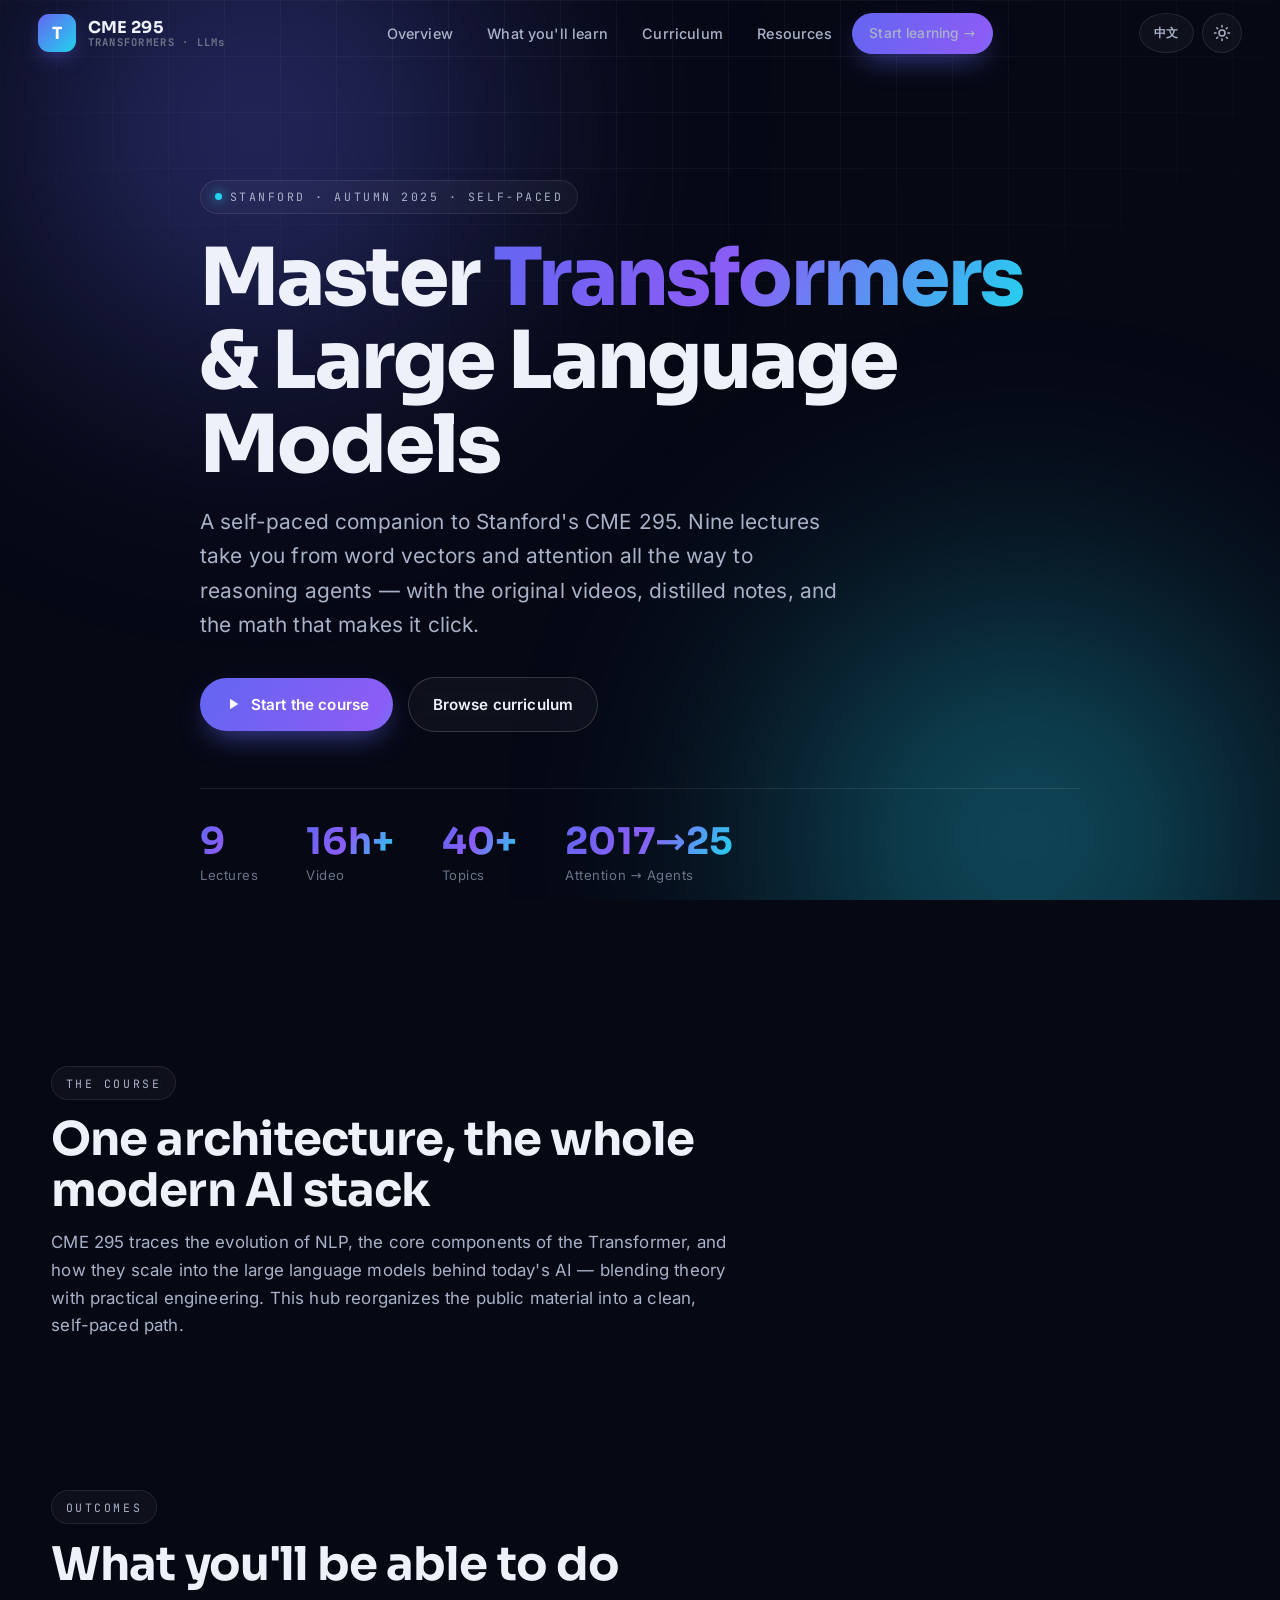
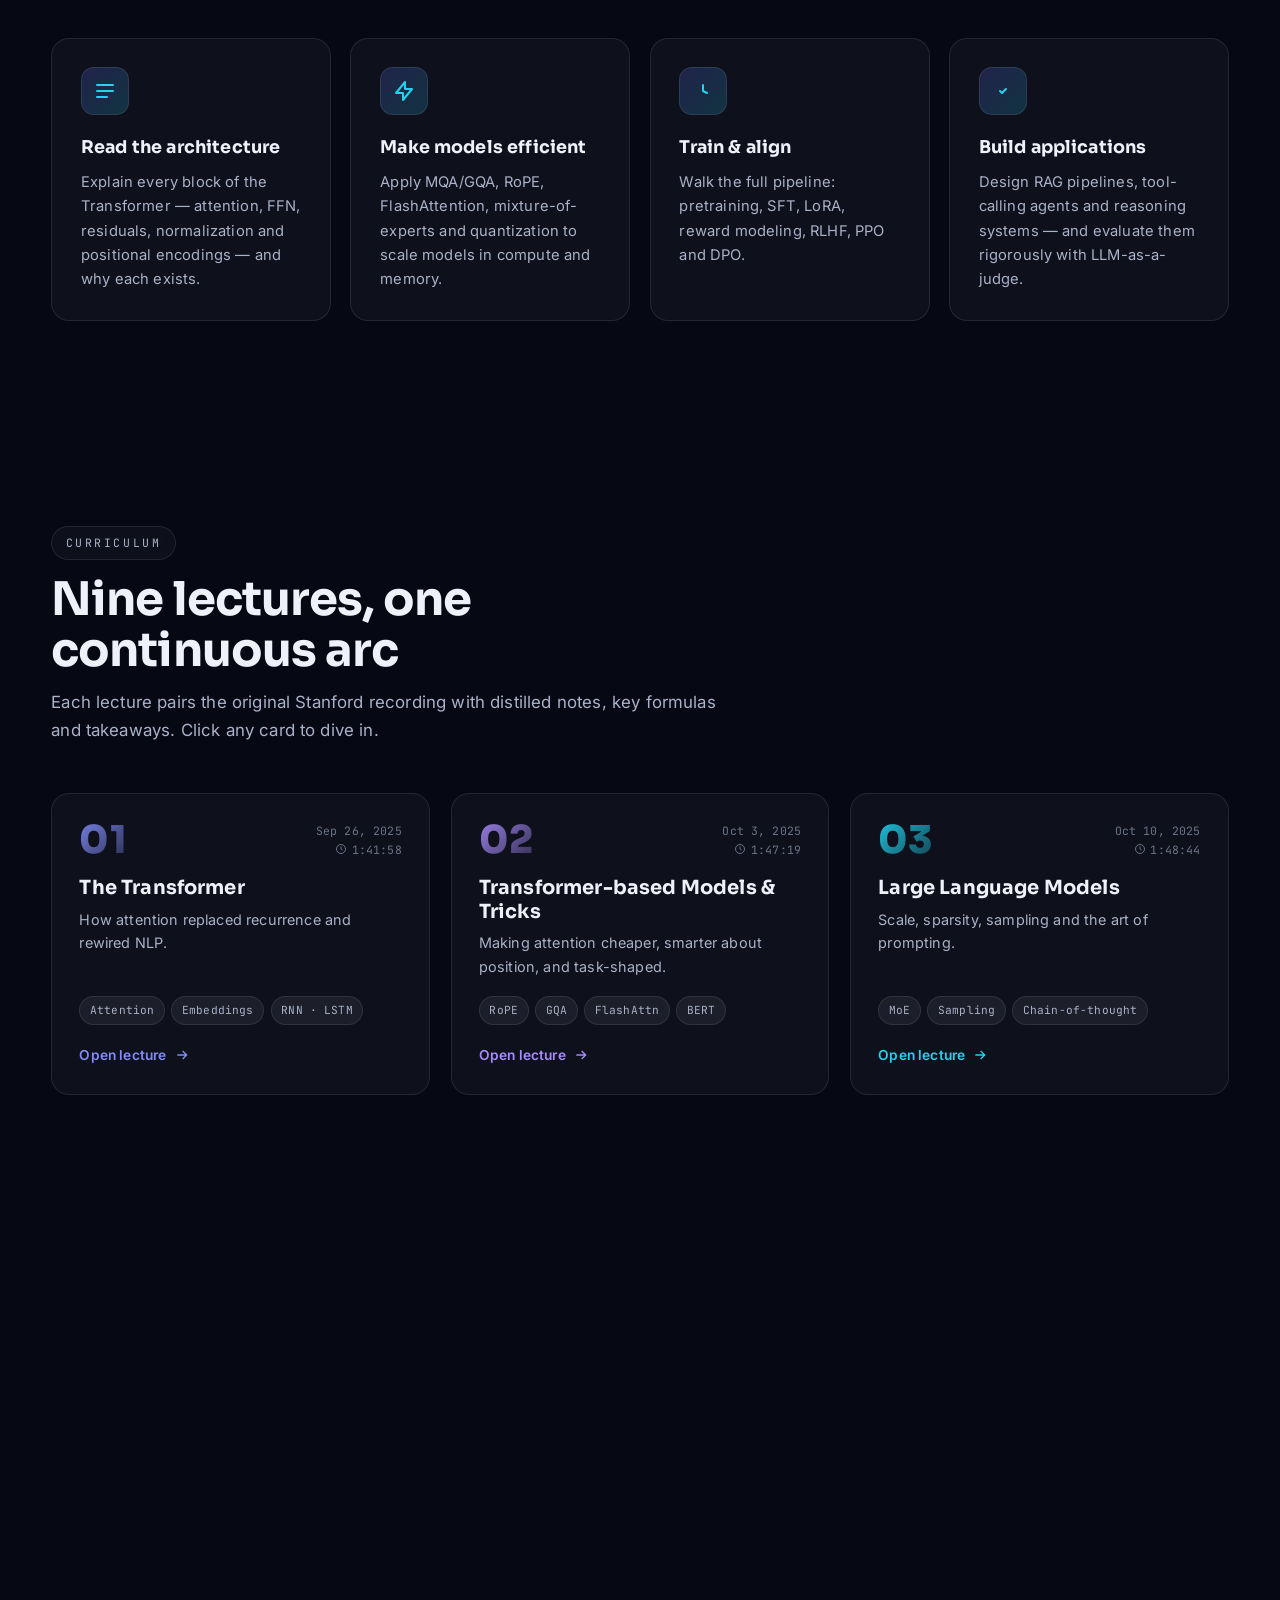
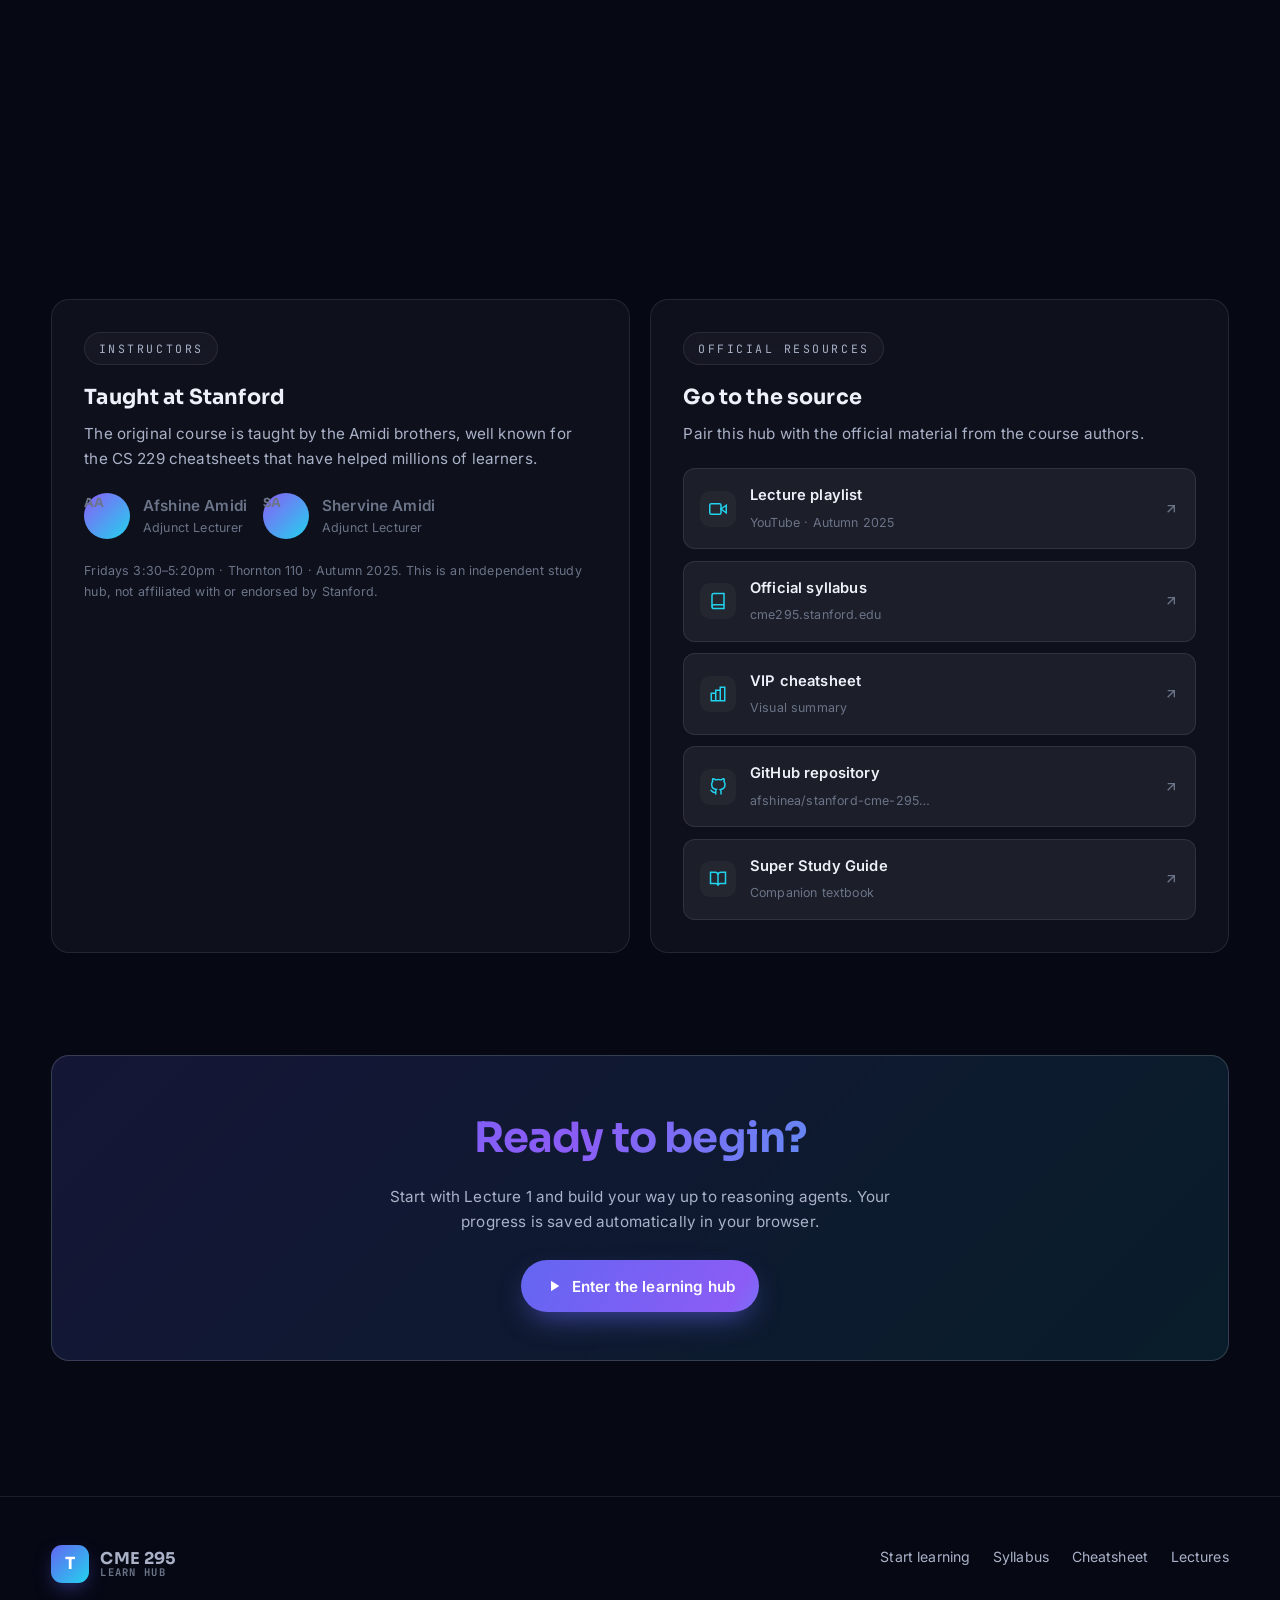
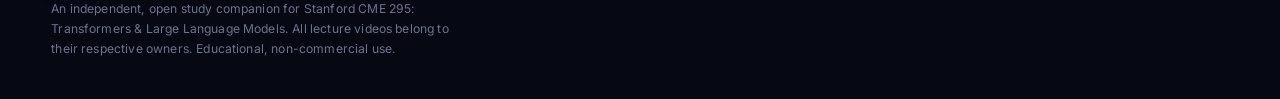
==== index.html @ 52623a6a "Build CME 295 Transformers & LLMs learning site A self-paced, bilingual (EN/中文) learning hub for Sta" ====
<!DOCTYPE html>
<html lang="en" data-theme="dark">
<head>
  <meta charset="UTF-8" />
  <meta name="viewport" content="width=device-width, initial-scale=1.0" />
  <title>CME 295 · Transformers & Large Language Models — Learn Hub</title>
  <meta name="description" content="A beautifully designed, self-paced learning hub for Stanford's CME 295: Transformers & Large Language Models. Nine lectures from attention to reasoning agents, with videos, notes, and formulas." />
  <meta name="author" content="Built for learners of Stanford CME 295" />
  <meta name="theme-color" content="#060814" />

  <!-- Open Graph -->
  <meta property="og:type" content="website" />
  <meta property="og:title" content="CME 295 · Transformers & Large Language Models — Learn Hub" />
  <meta property="og:description" content="Self-paced learning hub for Stanford CME 295 — attention, LLMs, training, alignment, reasoning, agents & evaluation." />

  <link rel="icon" href="data:image/svg+xml,<svg xmlns='http://www.w3.org/2000/svg' viewBox='0 0 100 100'><rect width='100' height='100' rx='24' fill='%236366f1'/><text x='50' y='70' font-size='58' text-anchor='middle' fill='white' font-family='sans-serif' font-weight='bold'>T</text></svg>" />

  <!-- Self-hosted fonts + styles -->
  <link rel="stylesheet" href="css/fonts.css" />
  <link rel="stylesheet" href="css/main.css" />
</head>
<body>
  <div class="bg-aurora"></div>
  <div class="bg-grid"></div>

  <!-- ============ NAV ============ -->
  <header class="nav" id="nav">
    <div class="container">
      <a class="brand" href="index.html" aria-label="CME 295 home">
        <span class="brand-logo">T</span>
        <span class="brand-text"><b>CME&nbsp;295</b><span>TRANSFORMERS · LLMs</span></span>
      </a>
      <nav class="nav-links" id="navLinks">
        <a href="#about" data-en="Overview" data-zh="概览">Overview</a>
        <a href="#learn" data-en="What you'll learn" data-zh="你将学到">What you'll learn</a>
        <a href="#curriculum" data-en="Curriculum" data-zh="课程大纲">Curriculum</a>
        <a href="#resources" data-en="Resources" data-zh="资源">Resources</a>
        <a class="btn btn-primary" href="learn.html" style="padding:.55rem 1.1rem;font-size:.86rem;" data-en="Start learning →" data-zh="开始学习 →">Start learning →</a>
      </nav>
      <div style="display:flex;gap:.5rem;align-items:center;margin-left:auto;" id="navTools">
        <button class="icon-btn lang-btn" id="langBtn" title="Switch language" aria-label="Switch language">中文</button>
        <button class="icon-btn" id="themeBtn" title="Toggle theme" aria-label="Toggle theme"></button>
        <button class="icon-btn nav-toggle" id="navToggle" aria-label="Menu">
          <svg viewBox="0 0 24 24" fill="none" stroke="currentColor" stroke-width="2"><path d="M3 12h18M3 6h18M3 18h18"/></svg>
        </button>
      </div>
    </div>
  </header>

  <!-- ============ HERO ============ -->
  <section class="hero">
    <div class="container hero-inner">
      <span class="eyebrow reveal"><span class="dot"></span> STANFORD · AUTUMN 2025 · SELF-PACED</span>
      <h1 class="reveal d1">
        <span data-en="Master" data-zh="掌握">Master</span>
        <span class="gradient-text">Transformers</span>
        <span data-en="&amp; Large Language Models" data-zh="与大语言模型">&amp; Large Language Models</span>
      </h1>
      <p class="lede reveal d2" data-en="A self-paced companion to Stanford's CME 295. Nine lectures take you from word vectors and attention all the way to reasoning agents — with the original videos, distilled notes, and the math that makes it click."
         data-zh="斯坦福 CME 295 的自学伴侣。九讲带你从词向量与注意力,一路走到推理智能体 —— 配有原始视频、精炼笔记,以及让你豁然开朗的数学推导。">
        A self-paced companion to Stanford's CME 295. Nine lectures take you from word vectors and attention all the way to reasoning agents — with the original videos, distilled notes, and the math that makes it click.
      </p>
      <div class="hero-cta reveal d3">
        <a class="btn btn-primary" href="learn.html">
          <svg viewBox="0 0 24 24" fill="currentColor"><path d="M8 5v14l11-7z"/></svg>
          <span data-en="Start the course" data-zh="开始这门课">Start the course</span>
        </a>
        <a class="btn btn-ghost" href="#curriculum">
          <span data-en="Browse curriculum" data-zh="浏览大纲">Browse curriculum</span>
        </a>
      </div>
      <div class="hero-stats reveal d3">
        <div class="stat"><b class="gradient-text">9</b><span data-en="Lectures" data-zh="讲">Lectures</span></div>
        <div class="stat"><b class="gradient-text">16h+</b><span data-en="Video" data-zh="视频时长">Video</span></div>
        <div class="stat"><b class="gradient-text">40+</b><span data-en="Topics" data-zh="核心主题">Topics</span></div>
        <div class="stat"><b class="gradient-text">2017→25</b><span data-en="Attention → Agents" data-zh="从注意力到智能体">Attention → Agents</span></div>
      </div>
    </div>
  </section>

  <!-- ============ ABOUT ============ -->
  <section class="section" id="about">
    <div class="container">
      <div class="section-head reveal">
        <span class="eyebrow" data-en="THE COURSE" data-zh="关于课程">THE COURSE</span>
        <h2 data-en="One architecture, the whole modern AI stack" data-zh="一个架构,撑起整个现代 AI 栈">One architecture, the whole modern AI stack</h2>
        <p data-en="CME 295 traces the evolution of NLP, the core components of the Transformer, and how they scale into the large language models behind today's AI — blending theory with practical engineering. This hub reorganizes the public material into a clean, self-paced path."
           data-zh="CME 295 梳理 NLP 的演进、Transformer 的核心组件,以及它们如何扩展为支撑当今 AI 的大语言模型 —— 理论与工程实践并重。本站把公开材料重新整理成一条清晰的自学路径。">
          CME 295 traces the evolution of NLP, the core components of the Transformer, and how they scale into the large language models behind today's AI — blending theory with practical engineering. This hub reorganizes the public material into a clean, self-paced path.
        </p>
      </div>
    </div>
  </section>

  <!-- ============ OUTCOMES ============ -->
  <section class="section" id="learn" style="padding-top:0;">
    <div class="container">
      <div class="section-head reveal">
        <span class="eyebrow" data-en="OUTCOMES" data-zh="学习成果">OUTCOMES</span>
        <h2 data-en="What you'll be able to do" data-zh="学完之后你能做什么">What you'll be able to do</h2>
      </div>
      <div class="outcomes-grid" id="outcomesGrid"><!-- rendered by JS --></div>
    </div>
  </section>

  <!-- ============ CURRICULUM ============ -->
  <section class="section" id="curriculum">
    <div class="container">
      <div class="section-head reveal">
        <span class="eyebrow" data-en="CURRICULUM" data-zh="课程大纲">CURRICULUM</span>
        <h2 data-en="Nine lectures, one continuous arc" data-zh="九讲,一条连续的主线">Nine lectures, one continuous arc</h2>
        <p data-en="Each lecture pairs the original Stanford recording with distilled notes, key formulas and takeaways. Click any card to dive in."
           data-zh="每一讲都配有斯坦福原始录像、精炼笔记、关键公式与要点总结。点击任意卡片即可进入。">
          Each lecture pairs the original Stanford recording with distilled notes, key formulas and takeaways. Click any card to dive in.
        </p>
      </div>
      <div class="lectures-grid" id="lecturesGrid"><!-- rendered by JS --></div>
    </div>
  </section>

  <!-- ============ INSTRUCTORS + RESOURCES ============ -->
  <section class="section" id="resources">
    <div class="container">
      <div class="split">
        <div class="panel reveal">
          <span class="eyebrow" data-en="INSTRUCTORS" data-zh="授课教师">INSTRUCTORS</span>
          <h3 style="margin-top:.9rem;" data-en="Taught at Stanford" data-zh="斯坦福授课">Taught at Stanford</h3>
          <p data-en="The original course is taught by the Amidi brothers, well known for the CS 229 cheatsheets that have helped millions of learners."
             data-zh="原课程由 Amidi 兄弟讲授,他们因 CS 229 速查表而广为人知,帮助了数百万学习者。">
            The original course is taught by the Amidi brothers, well known for the CS 229 cheatsheets that have helped millions of learners.
          </p>
          <div class="people">
            <div class="person"><span class="avatar">AA</span><span><b>Afshine Amidi</b><span>Adjunct Lecturer</span></span></div>
            <div class="person"><span class="avatar">SA</span><span><b>Shervine Amidi</b><span>Adjunct Lecturer</span></span></div>
          </div>
          <p class="disc" style="margin-top:1.4rem;font-size:.78rem;color:var(--text-faint);"
             data-en="Fridays 3:30–5:20pm · Thornton 110 · Autumn 2025. This is an independent study hub, not affiliated with or endorsed by Stanford."
             data-zh="周五 15:30–17:20 · Thornton 110 · 2025 秋季。本站为独立自学站点,与斯坦福无隶属或背书关系。">
            Fridays 3:30–5:20pm · Thornton 110 · Autumn 2025. This is an independent study hub, not affiliated with or endorsed by Stanford.
          </p>
        </div>

        <div class="panel reveal d1">
          <span class="eyebrow" data-en="OFFICIAL RESOURCES" data-zh="官方资源">OFFICIAL RESOURCES</span>
          <h3 style="margin-top:.9rem;" data-en="Go to the source" data-zh="回到原始材料">Go to the source</h3>
          <p data-en="Pair this hub with the official material from the course authors." data-zh="把本站与课程作者的官方材料搭配使用。">Pair this hub with the official material from the course authors.</p>
          <div class="res-list" id="resList"><!-- rendered by JS --></div>
        </div>
      </div>
    </div>
  </section>

  <!-- ============ CTA STRIP ============ -->
  <section class="section" style="padding-top:0;">
    <div class="container">
      <div class="panel reveal" style="text-align:center;padding:3rem 1.5rem;background:linear-gradient(135deg,rgba(99,102,241,.16),rgba(34,211,238,.1));border-color:var(--border-strong);">
        <h2 class="gradient-text" style="font-family:var(--font-display);font-size:clamp(1.7rem,4vw,2.6rem);letter-spacing:-.02em;margin-bottom:.7rem;" data-en="Ready to begin?" data-zh="准备好开始了吗?">Ready to begin?</h2>
        <p style="color:var(--text-dim);max-width:520px;margin:0 auto 1.6rem;" data-en="Start with Lecture 1 and build your way up to reasoning agents. Your progress is saved automatically in your browser."
           data-zh="从第 1 讲开始,一路构建到推理智能体。你的学习进度会自动保存在浏览器中。">
          Start with Lecture 1 and build your way up to reasoning agents. Your progress is saved automatically in your browser.
        </p>
        <a class="btn btn-primary" href="learn.html">
          <svg viewBox="0 0 24 24" fill="currentColor"><path d="M8 5v14l11-7z"/></svg>
          <span data-en="Enter the learning hub" data-zh="进入学习中心">Enter the learning hub</span>
        </a>
      </div>
    </div>
  </section>

  <!-- ============ FOOTER ============ -->
  <footer class="footer">
    <div class="container">
      <div>
        <a class="brand" href="index.html" style="margin-bottom:1rem;">
          <span class="brand-logo">T</span>
          <span class="brand-text"><b>CME&nbsp;295</b><span>LEARN HUB</span></span>
        </a>
        <p class="disc" data-en="An independent, open study companion for Stanford CME 295: Transformers & Large Language Models. All lecture videos belong to their respective owners. Educational, non-commercial use."
           data-zh="斯坦福 CME 295《Transformer 与大语言模型》的独立开放自学伴侣。所有讲座视频归各自所有者所有,仅作教育与非商业用途。">
          An independent, open study companion for Stanford CME 295: Transformers & Large Language Models. All lecture videos belong to their respective owners. Educational, non-commercial use.
        </p>
      </div>
      <div class="foot-links">
        <a href="learn.html" data-en="Start learning" data-zh="开始学习">Start learning</a>
        <a href="https://cme295.stanford.edu/syllabus/" target="_blank" rel="noopener">Syllabus</a>
        <a href="https://cme295.stanford.edu/cheatsheet/" target="_blank" rel="noopener">Cheatsheet</a>
        <a href="https://www.youtube.com/playlist?list=PLoROMvodv4rOCXd21gf0CF4xr35yINeOy" target="_blank" rel="noopener">Lectures</a>
      </div>
    </div>
  </footer>

  <script src="js/data.js"></script>
  <script src="js/common.js"></script>
  <script src="js/main.js"></script>
</body>
</html>
---- css/fonts.css ----
/* Self-hosted fonts (latin subset) — no external CDN dependency.
   Sora = display/headings · Inter = body · JetBrains Mono = code/labels. */

@font-face { font-family: "Sora"; font-style: normal; font-weight: 400; font-display: swap; src: url("../vendor/fonts/sora-latin-400-normal.woff2") format("woff2"); }
@font-face { font-family: "Sora"; font-style: normal; font-weight: 500; font-display: swap; src: url("../vendor/fonts/sora-latin-500-normal.woff2") format("woff2"); }
@font-face { font-family: "Sora"; font-style: normal; font-weight: 600; font-display: swap; src: url("../vendor/fonts/sora-latin-600-normal.woff2") format("woff2"); }
@font-face { font-family: "Sora"; font-style: normal; font-weight: 700; font-display: swap; src: url("../vendor/fonts/sora-latin-700-normal.woff2") format("woff2"); }
@font-face { font-family: "Sora"; font-style: normal; font-weight: 800; font-display: swap; src: url("../vendor/fonts/sora-latin-800-normal.woff2") format("woff2"); }

@font-face { font-family: "Inter"; font-style: normal; font-weight: 400; font-display: swap; src: url("../vendor/fonts/inter-latin-400-normal.woff2") format("woff2"); }
@font-face { font-family: "Inter"; font-style: normal; font-weight: 500; font-display: swap; src: url("../vendor/fonts/inter-latin-500-normal.woff2") format("woff2"); }
@font-face { font-family: "Inter"; font-style: normal; font-weight: 600; font-display: swap; src: url("../vendor/fonts/inter-latin-600-normal.woff2") format("woff2"); }

@font-face { font-family: "JetBrains Mono"; font-style: normal; font-weight: 400; font-display: swap; src: url("../vendor/fonts/jetbrains-mono-latin-400-normal.woff2") format("woff2"); }
@font-face { font-family: "JetBrains Mono"; font-style: normal; font-weight: 600; font-display: swap; src: url("../vendor/fonts/jetbrains-mono-latin-600-normal.woff2") format("woff2"); }
@font-face { font-family: "JetBrains Mono"; font-style: normal; font-weight: 700; font-display: swap; src: url("../vendor/fonts/jetbrains-mono-latin-700-normal.woff2") format("woff2"); }
---- css/main.css ----
/* =============================================================================
   CME 295 · Transformers & LLMs — Learning Site
   Design system + components. Dark-first, with a light theme via [data-theme].
   ========================================================================== */

/* ---------- Design tokens ---------- */
:root {
  /* Brand gradient */
  --grad-1: #6366f1; /* indigo  */
  --grad-2: #8b5cf6; /* violet  */
  --grad-3: #22d3ee; /* cyan    */
  --grad-warm: #f472b6; /* pink accent */
  --cardinal: #b3242b; /* Stanford cardinal */

  /* Dark theme (default) */
  --bg: #060814;
  --bg-2: #0a0e1f;
  --surface: rgba(255, 255, 255, 0.035);
  --surface-2: rgba(255, 255, 255, 0.06);
  --surface-solid: #11152a;
  --border: rgba(255, 255, 255, 0.09);
  --border-strong: rgba(255, 255, 255, 0.16);
  --text: #eef1f9;
  --text-dim: #aab2c8;
  --text-faint: #6b7488;
  --shadow: 0 24px 60px -20px rgba(0, 0, 0, 0.7);
  --glow: 0 0 0 1px rgba(139, 92, 246, 0.25), 0 18px 50px -16px rgba(99, 102, 241, 0.45);

  /* Type */
  --font-display: "Sora", "Inter", system-ui, -apple-system, sans-serif;
  --font-body: "Inter", system-ui, -apple-system, "Segoe UI", sans-serif;
  --font-mono: "JetBrains Mono", "SFMono-Regular", ui-monospace, monospace;

  /* Layout */
  --maxw: 1180px;
  --radius: 18px;
  --radius-sm: 12px;
  --radius-lg: 28px;
  --nav-h: 68px;
  --ease: cubic-bezier(0.22, 1, 0.36, 1);
}

[data-theme="light"] {
  --bg: #f7f8fc;
  --bg-2: #eef1f9;
  --surface: rgba(20, 24, 48, 0.025);
  --surface-2: rgba(20, 24, 48, 0.05);
  --surface-solid: #ffffff;
  --border: rgba(15, 20, 45, 0.1);
  --border-strong: rgba(15, 20, 45, 0.18);
  --text: #0e1430;
  --text-dim: #4a5374;
  --text-faint: #8089a3;
  --shadow: 0 24px 50px -24px rgba(30, 30, 80, 0.25);
  --glow: 0 0 0 1px rgba(139, 92, 246, 0.2), 0 18px 44px -18px rgba(99, 102, 241, 0.3);
}

/* ---------- Reset ---------- */
*,
*::before,
*::after { box-sizing: border-box; }
* { margin: 0; }
html { scroll-behavior: smooth; -webkit-text-size-adjust: 100%; }
html:focus-within { scroll-behavior: smooth; }

body {
  font-family: var(--font-body);
  background: var(--bg);
  color: var(--text);
  line-height: 1.65;
  font-size: 16px;
  letter-spacing: 0.01em;
  -webkit-font-smoothing: antialiased;
  text-rendering: optimizeLegibility;
  overflow-x: hidden;
  min-height: 100vh;
  transition: background 0.5s var(--ease), color 0.3s var(--ease);
}

img,
svg { display: block; max-width: 100%; }
a { color: inherit; text-decoration: none; }
button { font: inherit; cursor: pointer; border: none; background: none; color: inherit; }
ul { list-style: none; padding: 0; }

::selection { background: rgba(139, 92, 246, 0.35); color: #fff; }

/* ---------- Ambient background ---------- */
.bg-aurora {
  position: fixed;
  inset: 0;
  z-index: -2;
  overflow: hidden;
  pointer-events: none;
}
.bg-aurora::before,
.bg-aurora::after {
  content: "";
  position: absolute;
  width: 60vw;
  height: 60vw;
  border-radius: 50%;
  filter: blur(120px);
  opacity: 0.5;
  will-change: transform;
}
.bg-aurora::before {
  top: -20vw;
  left: -10vw;
  background: radial-gradient(circle, var(--grad-1), transparent 65%);
  animation: drift1 22s ease-in-out infinite alternate;
}
.bg-aurora::after {
  bottom: -25vw;
  right: -10vw;
  background: radial-gradient(circle, var(--grad-3), transparent 65%);
  animation: drift2 26s ease-in-out infinite alternate;
}
[data-theme="light"] .bg-aurora::before,
[data-theme="light"] .bg-aurora::after { opacity: 0.28; }

.bg-grid {
  position: fixed;
  inset: 0;
  z-index: -1;
  pointer-events: none;
  background-image:
    linear-gradient(to right, var(--border) 1px, transparent 1px),
    linear-gradient(to bottom, var(--border) 1px, transparent 1px);
  background-size: 56px 56px;
  -webkit-mask-image: radial-gradient(ellipse 80% 60% at 50% 0%, #000 25%, transparent 80%);
  mask-image: radial-gradient(ellipse 80% 60% at 50% 0%, #000 25%, transparent 80%);
  opacity: 0.5;
}

@keyframes drift1 {
  to { transform: translate(12vw, 10vh) scale(1.15); }
}
@keyframes drift2 {
  to { transform: translate(-10vw, -8vh) scale(1.2); }
}

/* ---------- Utilities ---------- */
.container { width: min(var(--maxw), 92vw); margin-inline: auto; }
.gradient-text {
  background: linear-gradient(120deg, var(--grad-1), var(--grad-2) 45%, var(--grad-3));
  -webkit-background-clip: text;
  background-clip: text;
  color: transparent;
}
.eyebrow {
  display: inline-flex;
  align-items: center;
  gap: 0.5rem;
  font-family: var(--font-mono);
  font-size: 0.72rem;
  letter-spacing: 0.22em;
  text-transform: uppercase;
  color: var(--text-dim);
  padding: 0.4rem 0.85rem;
  border: 1px solid var(--border);
  border-radius: 100px;
  background: var(--surface);
  backdrop-filter: blur(8px);
}
.eyebrow .dot {
  width: 7px; height: 7px; border-radius: 50%;
  background: var(--grad-3);
  box-shadow: 0 0 12px var(--grad-3);
  animation: pulse 2.4s ease-in-out infinite;
}
@keyframes pulse { 50% { opacity: 0.35; transform: scale(0.8); } }

/* ---------- Buttons ---------- */
.btn {
  display: inline-flex;
  align-items: center;
  gap: 0.55rem;
  padding: 0.85rem 1.5rem;
  border-radius: 100px;
  font-weight: 600;
  font-size: 0.95rem;
  letter-spacing: 0.01em;
  transition: transform 0.25s var(--ease), box-shadow 0.25s var(--ease), background 0.25s var(--ease);
  white-space: nowrap;
}
.btn svg { width: 18px; height: 18px; }
.btn-primary {
  background: linear-gradient(120deg, var(--grad-1), var(--grad-2) 55%, var(--grad-3));
  color: #fff;
  box-shadow: 0 12px 30px -10px rgba(99, 102, 241, 0.7);
  background-size: 160% 160%;
}
.btn-primary:hover {
  transform: translateY(-2px);
  box-shadow: 0 18px 40px -10px rgba(139, 92, 246, 0.8);
  background-position: 100% 0;
}
.btn-ghost {
  background: var(--surface);
  border: 1px solid var(--border-strong);
  color: var(--text);
  backdrop-filter: blur(10px);
}
.btn-ghost:hover { transform: translateY(-2px); background: var(--surface-2); border-color: var(--grad-2); }

/* ---------- Navbar ---------- */
.nav {
  position: sticky;
  top: 0;
  z-index: 100;
  height: var(--nav-h);
  display: flex;
  align-items: center;
  transition: background 0.3s var(--ease), border-color 0.3s var(--ease), backdrop-filter 0.3s;
  border-bottom: 1px solid transparent;
}
.nav.scrolled {
  background: color-mix(in srgb, var(--bg) 72%, transparent);
  backdrop-filter: blur(18px) saturate(150%);
  border-bottom-color: var(--border);
}
.nav .container { display: flex; align-items: center; gap: 1.5rem; width: min(1280px, 94vw); }
.brand { display: flex; align-items: center; gap: 0.7rem; font-family: var(--font-display); font-weight: 700; }
.brand-logo {
  width: 38px; height: 38px;
  border-radius: 11px;
  display: grid; place-items: center;
  background: linear-gradient(135deg, var(--grad-1), var(--grad-3));
  color: #fff;
  font-size: 1.05rem;
  box-shadow: 0 8px 22px -8px rgba(99, 102, 241, 0.8);
  flex: none;
}
.brand-text { display: flex; flex-direction: column; line-height: 1.05; }
.brand-text b { font-size: 1.02rem; letter-spacing: 0.02em; }
.brand-text span { font-size: 0.66rem; color: var(--text-faint); font-family: var(--font-mono); letter-spacing: 0.12em; }
.nav-links { display: flex; gap: 0.35rem; margin-left: auto; align-items: center; }
.nav-links a {
  padding: 0.5rem 0.9rem;
  border-radius: 100px;
  font-size: 0.9rem;
  color: var(--text-dim);
  font-weight: 500;
  transition: color 0.2s, background 0.2s;
}
.nav-links a:hover { color: var(--text); background: var(--surface); }
.icon-btn {
  width: 40px; height: 40px;
  border-radius: 50%;
  display: grid; place-items: center;
  background: var(--surface);
  border: 1px solid var(--border);
  color: var(--text-dim);
  transition: all 0.25s var(--ease);
}
.icon-btn:hover { color: var(--text); border-color: var(--grad-2); transform: translateY(-1px); }
.icon-btn svg { width: 18px; height: 18px; }
.lang-btn { width: auto; padding: 0 0.85rem; font-family: var(--font-mono); font-size: 0.78rem; font-weight: 600; letter-spacing: 0.05em; }

.nav-toggle { display: none; }

/* ---------- Hero ---------- */
.hero { position: relative; padding: clamp(3.5rem, 9vw, 7rem) 0 clamp(3rem, 6vw, 5rem); }
.hero-inner { max-width: 880px; }
.hero h1 {
  font-family: var(--font-display);
  font-weight: 800;
  font-size: clamp(2.6rem, 6.5vw, 5rem);
  line-height: 1.04;
  letter-spacing: -0.025em;
  margin: 1.4rem 0 1.2rem;
}
.hero p.lede {
  font-size: clamp(1.05rem, 2vw, 1.3rem);
  color: var(--text-dim);
  max-width: 640px;
  margin-bottom: 2.2rem;
}
.hero-cta { display: flex; flex-wrap: wrap; gap: 0.9rem; align-items: center; }
.hero-stats {
  display: flex;
  flex-wrap: wrap;
  gap: clamp(1.5rem, 4vw, 3rem);
  margin-top: 3.5rem;
  padding-top: 2.2rem;
  border-top: 1px solid var(--border);
}
.stat b {
  display: block;
  font-family: var(--font-display);
  font-size: clamp(1.6rem, 3.5vw, 2.3rem);
  font-weight: 700;
  line-height: 1;
}
.stat span { font-size: 0.82rem; color: var(--text-faint); letter-spacing: 0.04em; }

/* ---------- Section scaffolding ---------- */
.section { padding: clamp(3.5rem, 8vw, 6.5rem) 0; position: relative; }
.section-head { max-width: 680px; margin-bottom: 3rem; }
.section-head.center { margin-inline: auto; text-align: center; }
.section-head h2 {
  font-family: var(--font-display);
  font-weight: 700;
  font-size: clamp(1.9rem, 4vw, 2.9rem);
  letter-spacing: -0.02em;
  line-height: 1.1;
  margin: 0.9rem 0 0.8rem;
}
.section-head p { color: var(--text-dim); font-size: 1.05rem; }

/* ---------- Outcome cards ---------- */
.outcomes-grid {
  display: grid;
  grid-template-columns: repeat(auto-fit, minmax(240px, 1fr));
  gap: 1.2rem;
}
.outcome {
  padding: 1.8rem;
  border-radius: var(--radius);
  background: var(--surface);
  border: 1px solid var(--border);
  transition: transform 0.35s var(--ease), border-color 0.35s, background 0.35s;
}
.outcome:hover { transform: translateY(-5px); border-color: var(--border-strong); background: var(--surface-2); }
.outcome .ico {
  width: 48px; height: 48px;
  border-radius: 13px;
  display: grid; place-items: center;
  background: linear-gradient(135deg, rgba(99,102,241,0.22), rgba(34,211,238,0.18));
  border: 1px solid var(--border);
  margin-bottom: 1.1rem;
}
.outcome .ico svg { width: 24px; height: 24px; stroke: var(--grad-3); }
.outcome h3 { font-family: var(--font-display); font-size: 1.1rem; margin-bottom: 0.5rem; }
.outcome p { font-size: 0.92rem; color: var(--text-dim); }

/* ---------- Curriculum cards ---------- */
.lectures-grid {
  display: grid;
  grid-template-columns: repeat(auto-fill, minmax(330px, 1fr));
  gap: 1.3rem;
}
.lecture-card {
  position: relative;
  display: flex;
  flex-direction: column;
  padding: 1.7rem;
  border-radius: var(--radius);
  background: var(--surface);
  border: 1px solid var(--border);
  overflow: hidden;
  transition: transform 0.4s var(--ease), border-color 0.4s, box-shadow 0.4s;
}
.lecture-card::before {
  content: "";
  position: absolute;
  inset: 0;
  background: radial-gradient(120% 100% at 0 0, var(--accent-soft, rgba(99,102,241,0.12)), transparent 55%);
  opacity: 0;
  transition: opacity 0.4s var(--ease);
}
.lecture-card:hover { transform: translateY(-6px); border-color: var(--border-strong); box-shadow: var(--shadow); }
.lecture-card:hover::before { opacity: 1; }
.lecture-card > * { position: relative; z-index: 1; }
.lc-top { display: flex; align-items: center; justify-content: space-between; margin-bottom: 1rem; }
.lc-num {
  font-family: var(--font-display);
  font-size: 2.4rem;
  font-weight: 800;
  line-height: 1;
  background: linear-gradient(135deg, var(--accent, var(--grad-2)), transparent 140%);
  -webkit-background-clip: text;
  background-clip: text;
  color: transparent;
  opacity: 0.9;
}
.lc-meta { text-align: right; font-size: 0.72rem; color: var(--text-faint); font-family: var(--font-mono); }
.lc-meta .dur { display: inline-flex; align-items: center; gap: 0.3rem; }
.lecture-card h3 { font-family: var(--font-display); font-size: 1.22rem; margin-bottom: 0.5rem; line-height: 1.2; }
.lecture-card .tagline { font-size: 0.9rem; color: var(--text-dim); margin-bottom: 1.1rem; flex: 1; }
.lc-tags { display: flex; flex-wrap: wrap; gap: 0.4rem; margin-bottom: 1.2rem; }
.lc-tag {
  font-size: 0.7rem;
  padding: 0.25rem 0.6rem;
  border-radius: 100px;
  background: var(--surface-2);
  border: 1px solid var(--border);
  color: var(--text-dim);
  font-family: var(--font-mono);
}
.lc-go {
  display: inline-flex; align-items: center; gap: 0.45rem;
  font-size: 0.86rem; font-weight: 600;
  color: var(--accent, var(--grad-3));
  transition: gap 0.25s var(--ease);
}
.lecture-card:hover .lc-go { gap: 0.8rem; }

/* Accent palette per lecture */
.accent-indigo  { --accent: #818cf8; --accent-soft: rgba(99,102,241,0.16); }
.accent-violet  { --accent: #a78bfa; --accent-soft: rgba(139,92,246,0.16); }
.accent-cyan    { --accent: #22d3ee; --accent-soft: rgba(34,211,238,0.16); }
.accent-emerald { --accent: #34d399; --accent-soft: rgba(16,185,129,0.16); }
.accent-amber   { --accent: #fbbf24; --accent-soft: rgba(245,158,11,0.16); }
.accent-rose    { --accent: #fb7185; --accent-soft: rgba(244,63,94,0.16); }
.accent-sky     { --accent: #38bdf8; --accent-soft: rgba(56,189,248,0.16); }
.accent-teal    { --accent: #2dd4bf; --accent-soft: rgba(45,212,191,0.16); }
.accent-fuchsia { --accent: #e879f9; --accent-soft: rgba(232,121,249,0.16); }

/* ---------- Instructors / resources ---------- */
.split { display: grid; grid-template-columns: 1fr 1fr; gap: 1.3rem; }
.panel {
  padding: 2rem;
  border-radius: var(--radius);
  background: var(--surface);
  border: 1px solid var(--border);
}
.panel h3 { font-family: var(--font-display); font-size: 1.3rem; margin-bottom: 0.4rem; }
.panel p { color: var(--text-dim); font-size: 0.95rem; margin-bottom: 1.4rem; }
.people { display: flex; gap: 1rem; flex-wrap: wrap; }
.person { display: flex; align-items: center; gap: 0.8rem; }
.avatar {
  width: 46px; height: 46px; border-radius: 50%;
  display: grid; place-items: center;
  font-family: var(--font-display); font-weight: 700;
  background: linear-gradient(135deg, var(--grad-2), var(--grad-3));
  color: #fff;
}
.person b { font-size: 0.95rem; }
.person span { font-size: 0.78rem; color: var(--text-faint); display: block; }
.res-list { display: flex; flex-direction: column; gap: 0.7rem; }
.res-link {
  display: flex; align-items: center; gap: 0.85rem;
  padding: 0.9rem 1rem;
  border-radius: var(--radius-sm);
  background: var(--surface-2);
  border: 1px solid var(--border);
  transition: all 0.25s var(--ease);
}
.res-link:hover { border-color: var(--grad-2); transform: translateX(4px); }
.res-link .ri { width: 36px; height: 36px; border-radius: 10px; display: grid; place-items: center; background: var(--surface); flex: none; }
.res-link .ri svg { width: 18px; height: 18px; stroke: var(--grad-3); }
.res-link .rt b { font-size: 0.92rem; display: block; }
.res-link .rt span { font-size: 0.78rem; color: var(--text-faint); }
.res-link .arr { margin-left: auto; color: var(--text-faint); transition: transform 0.25s; }
.res-link:hover .arr { transform: translate(3px, -3px); }

/* ---------- Footer ---------- */
.footer { border-top: 1px solid var(--border); padding: 3rem 0 2.5rem; margin-top: 2rem; }
.footer .container { display: flex; flex-wrap: wrap; gap: 2rem; justify-content: space-between; align-items: start; }
.footer p { color: var(--text-faint); font-size: 0.85rem; max-width: 420px; }
.footer a { color: var(--text-dim); }
.footer a:hover { color: var(--text); }
.footer .disc { font-size: 0.76rem; margin-top: 1rem; }
.foot-links { display: flex; gap: 1.4rem; flex-wrap: wrap; font-size: 0.88rem; }

/* ---------- Reveal animation ---------- */
.reveal { opacity: 0; transform: translateY(26px); transition: opacity 0.8s var(--ease), transform 0.8s var(--ease); }
.reveal.in { opacity: 1; transform: none; }
.reveal.d1 { transition-delay: 0.08s; }
.reveal.d2 { transition-delay: 0.16s; }
.reveal.d3 { transition-delay: 0.24s; }

@media (prefers-reduced-motion: reduce) {
  .reveal { opacity: 1; transform: none; transition: none; }
  .bg-aurora::before, .bg-aurora::after { animation: none; }
  html { scroll-behavior: auto; }
}

/* =============================================================================
   LEARN PAGE
   ========================================================================== */
.learn-shell { display: grid; grid-template-columns: 312px 1fr; min-height: calc(100vh - var(--nav-h)); }

.sidebar {
  position: sticky;
  top: var(--nav-h);
  height: calc(100vh - var(--nav-h));
  overflow-y: auto;
  border-right: 1px solid var(--border);
  padding: 1.5rem 1rem 3rem;
  background: color-mix(in srgb, var(--bg) 60%, transparent);
  backdrop-filter: blur(8px);
  scrollbar-width: thin;
}
.sidebar::-webkit-scrollbar { width: 8px; }
.sidebar::-webkit-scrollbar-thumb { background: var(--border-strong); border-radius: 8px; }

.search-box { position: relative; margin-bottom: 1.2rem; }
.search-box svg { position: absolute; left: 0.85rem; top: 50%; transform: translateY(-50%); width: 16px; height: 16px; stroke: var(--text-faint); }
.search-box input {
  width: 100%;
  padding: 0.7rem 0.9rem 0.7rem 2.4rem;
  border-radius: 100px;
  background: var(--surface-2);
  border: 1px solid var(--border);
  color: var(--text);
  font-size: 0.88rem;
  outline: none;
  transition: border-color 0.2s;
}
.search-box input:focus { border-color: var(--grad-2); }
.search-box input::placeholder { color: var(--text-faint); }

.progress-wrap { padding: 0 0.4rem 1.2rem; }
.progress-label { display: flex; justify-content: space-between; font-size: 0.74rem; color: var(--text-faint); margin-bottom: 0.45rem; font-family: var(--font-mono); }
.progress-track { height: 6px; border-radius: 100px; background: var(--surface-2); overflow: hidden; }
.progress-fill { height: 100%; width: 0; border-radius: 100px; background: linear-gradient(90deg, var(--grad-1), var(--grad-3)); transition: width 0.6s var(--ease); }

.nav-group { margin-bottom: 0.3rem; }
.nav-lecture {
  display: flex; align-items: center; gap: 0.7rem;
  width: 100%;
  padding: 0.7rem 0.7rem;
  border-radius: var(--radius-sm);
  text-align: left;
  color: var(--text-dim);
  font-size: 0.9rem;
  font-weight: 500;
  transition: background 0.2s, color 0.2s;
}
.nav-lecture:hover { background: var(--surface); color: var(--text); }
.nav-lecture.active { background: var(--surface-2); color: var(--text); }
.nav-lecture .nl-num {
  width: 26px; height: 26px; flex: none;
  border-radius: 8px;
  display: grid; place-items: center;
  font-family: var(--font-mono); font-size: 0.74rem; font-weight: 700;
  background: var(--surface-2);
  border: 1px solid var(--border);
  color: var(--accent, var(--text-dim));
}
.nav-lecture.active .nl-num { background: var(--accent, var(--grad-2)); color: #0a0e1f; border-color: transparent; }
.nav-lecture.done .nl-check { color: #34d399; }
.nl-title { flex: 1; overflow: hidden; text-overflow: ellipsis; white-space: nowrap; }
.nl-check { width: 16px; height: 16px; opacity: 0; transition: opacity 0.2s; }
.nav-lecture.done .nl-check { opacity: 1; }
.nl-caret { width: 14px; height: 14px; color: var(--text-faint); transition: transform 0.25s; }
.nav-group.open .nl-caret { transform: rotate(90deg); }
.nav-sublist {
  display: grid;
  grid-template-rows: 0fr;
  transition: grid-template-rows 0.3s var(--ease);
  margin-left: 1.95rem;
}
.nav-group.open .nav-sublist { grid-template-rows: 1fr; }
.nav-sublist > div { overflow: hidden; }
.nav-sub {
  display: block;
  width: 100%;
  text-align: left;
  padding: 0.42rem 0.7rem;
  border-left: 1.5px solid var(--border);
  font-size: 0.82rem;
  color: var(--text-faint);
  transition: color 0.2s, border-color 0.2s;
}
.nav-sub:hover { color: var(--text); }
.nav-sub.active { color: var(--accent, var(--grad-3)); border-color: var(--accent, var(--grad-3)); }

.sidebar-foot { margin-top: 1.4rem; padding: 0 0.5rem; }

/* ----- Content area ----- */
.content { min-width: 0; }
.content-inner { max-width: 820px; margin-inline: auto; padding: clamp(1.5rem, 4vw, 3rem) clamp(1.2rem, 4vw, 3rem) 5rem; animation: contentIn 0.55s var(--ease) both; }
@keyframes contentIn { from { opacity: 0; transform: translateY(14px); } to { opacity: 1; transform: none; } }
@media (prefers-reduced-motion: reduce) { .content-inner { animation: none; } }

.lec-head { margin-bottom: 2.2rem; }
.lec-head .crumbs { font-family: var(--font-mono); font-size: 0.76rem; color: var(--text-faint); letter-spacing: 0.08em; margin-bottom: 1rem; }
.lec-head .crumbs b { color: var(--accent, var(--grad-3)); }
.lec-head h1 {
  font-family: var(--font-display);
  font-weight: 800;
  font-size: clamp(2rem, 5vw, 3.1rem);
  letter-spacing: -0.025em;
  line-height: 1.08;
  margin-bottom: 0.7rem;
}
.lec-tagline { font-size: 1.1rem; color: var(--text-dim); margin-bottom: 1.3rem; }
.lec-meta-row { display: flex; flex-wrap: wrap; gap: 1.2rem; font-size: 0.82rem; color: var(--text-faint); font-family: var(--font-mono); }
.lec-meta-row span { display: inline-flex; align-items: center; gap: 0.4rem; }
.lec-meta-row svg { width: 15px; height: 15px; }

.video-frame {
  position: relative;
  aspect-ratio: 16 / 9;
  border-radius: var(--radius);
  overflow: hidden;
  border: 1px solid var(--border-strong);
  background: #000;
  box-shadow: var(--shadow);
  margin: 1.8rem 0 2.4rem;
}
.video-frame iframe { width: 100%; height: 100%; border: 0; }

.overview-box {
  padding: 1.5rem 1.6rem;
  border-radius: var(--radius);
  background: var(--surface);
  border: 1px solid var(--border);
  border-left: 3px solid var(--accent, var(--grad-2));
  margin-bottom: 2.6rem;
}
.overview-box .ob-label { font-family: var(--font-mono); font-size: 0.72rem; letter-spacing: 0.16em; text-transform: uppercase; color: var(--accent, var(--grad-3)); margin-bottom: 0.6rem; }
.overview-box p { color: var(--text-dim); font-size: 1rem; }
.overview-box p + p { margin-top: 0.7rem; }

/* Topic blocks */
.topic { scroll-margin-top: calc(var(--nav-h) + 20px); margin-bottom: 2.6rem; }
.topic-head { display: flex; align-items: baseline; gap: 0.8rem; margin-bottom: 1rem; padding-bottom: 0.7rem; border-bottom: 1px solid var(--border); }
.topic-head .ti {
  font-family: var(--font-mono); font-size: 0.78rem; font-weight: 700;
  color: var(--accent, var(--grad-3));
  border: 1px solid var(--border); border-radius: 8px;
  padding: 0.1rem 0.5rem; flex: none;
}
.topic-head h2 { font-family: var(--font-display); font-size: clamp(1.3rem, 3vw, 1.7rem); letter-spacing: -0.015em; line-height: 1.2; }
.topic-body { color: var(--text); }
.topic-body p { margin-bottom: 1rem; color: var(--text-dim); }
.topic-body strong { color: var(--text); font-weight: 650; }
.topic-body em { color: var(--text); font-style: italic; }
.topic-body ul, .topic-body ol { margin: 0 0 1.1rem 0; padding-left: 1.3rem; }
.topic-body ul { list-style: none; padding-left: 0; }
.topic-body ul li { position: relative; padding-left: 1.5rem; margin-bottom: 0.55rem; color: var(--text-dim); }
.topic-body ul li::before {
  content: ""; position: absolute; left: 0.2rem; top: 0.65rem;
  width: 6px; height: 6px; border-radius: 50%;
  background: var(--accent, var(--grad-3));
}
.topic-body ol { padding-left: 1.4rem; }
.topic-body ol li { margin-bottom: 0.55rem; color: var(--text-dim); }
.topic-body ol li::marker { color: var(--accent, var(--grad-3)); font-family: var(--font-mono); font-weight: 700; }
.topic-body code {
  font-family: var(--font-mono); font-size: 0.86em;
  background: var(--surface-2); padding: 0.12em 0.42em; border-radius: 6px;
  border: 1px solid var(--border); color: var(--text);
}
.topic-body blockquote {
  border-left: 3px solid var(--accent, var(--grad-2));
  padding: 0.7rem 1.1rem;
  margin: 0 0 1.1rem;
  background: var(--surface);
  border-radius: 0 var(--radius-sm) var(--radius-sm) 0;
  color: var(--text-dim);
  font-size: 0.95rem;
}
.topic-body blockquote strong { color: var(--accent, var(--grad-3)); }
/* MathJax display blocks */
.topic-body mjx-container[display="true"] {
  overflow-x: auto; overflow-y: hidden;
  padding: 0.9rem 0.4rem; margin: 0.3rem 0 1.2rem;
  background: var(--surface);
  border: 1px solid var(--border);
  border-radius: var(--radius-sm);
}

/* Takeaways */
.takeaways {
  margin-top: 2rem;
  padding: 1.7rem;
  border-radius: var(--radius);
  background: linear-gradient(135deg, var(--surface-2), var(--surface));
  border: 1px solid var(--border);
}
.takeaways h3 { font-family: var(--font-display); font-size: 1.15rem; display: flex; align-items: center; gap: 0.6rem; margin-bottom: 1.1rem; }
.takeaways h3 svg { width: 20px; height: 20px; stroke: var(--accent, var(--grad-3)); }
.takeaways li { position: relative; padding-left: 1.9rem; margin-bottom: 0.7rem; color: var(--text-dim); font-size: 0.94rem; }
.takeaways li::before {
  content: "✓";
  position: absolute; left: 0; top: 0;
  width: 22px; height: 22px;
  display: grid; place-items: center;
  border-radius: 50%;
  background: var(--accent-soft, rgba(99,102,241,0.18));
  color: var(--accent, var(--grad-3));
  font-size: 0.74rem; font-weight: 800;
}

/* Prev / next */
.lec-nav { display: flex; gap: 1rem; margin-top: 3rem; }
.lec-nav a {
  flex: 1;
  padding: 1.1rem 1.3rem;
  border-radius: var(--radius);
  background: var(--surface);
  border: 1px solid var(--border);
  transition: all 0.3s var(--ease);
}
.lec-nav a:hover { border-color: var(--border-strong); transform: translateY(-3px); background: var(--surface-2); }
.lec-nav .dir { font-size: 0.74rem; color: var(--text-faint); font-family: var(--font-mono); letter-spacing: 0.1em; text-transform: uppercase; }
.lec-nav .t { font-family: var(--font-display); font-weight: 600; margin-top: 0.3rem; }
.lec-nav .next { text-align: right; }
.lec-nav a.disabled { opacity: 0.35; pointer-events: none; }

.complete-btn {
  display: inline-flex; align-items: center; gap: 0.6rem;
  margin-top: 2rem;
  padding: 0.85rem 1.5rem;
  border-radius: 100px;
  background: var(--surface-2);
  border: 1px solid var(--border-strong);
  font-weight: 600; font-size: 0.92rem;
  transition: all 0.25s var(--ease);
}
.complete-btn:hover { transform: translateY(-2px); border-color: #34d399; }
.complete-btn svg { width: 18px; height: 18px; }
.complete-btn.done { background: rgba(52,211,153,0.14); border-color: #34d399; color: #34d399; }

/* Mobile sidebar toggle */
.sidebar-backdrop { display: none; }
.mobile-bar { display: none; }

/* ---------- Responsive ---------- */
@media (max-width: 900px) {
  .nav-links { display: none; }
  .nav-links.open {
    display: flex; flex-direction: column;
    position: absolute; top: var(--nav-h); left: 0; right: 0;
    background: var(--bg-2); border-bottom: 1px solid var(--border);
    padding: 1rem; gap: 0.3rem;
    margin-left: 0;
  }
  .nav-links.open a { padding: 0.8rem 1rem; }
  .nav-toggle { display: grid; }
  .split { grid-template-columns: 1fr; }

  .learn-shell { grid-template-columns: 1fr; }
  .sidebar {
    position: fixed; top: 0; left: 0; bottom: 0;
    width: 300px; height: 100vh; z-index: 200;
    transform: translateX(-100%);
    transition: transform 0.35s var(--ease);
    background: var(--bg-2);
    padding-top: 1.5rem;
  }
  .sidebar.open { transform: none; }
  .sidebar-backdrop {
    display: block; position: fixed; inset: 0; z-index: 150;
    background: rgba(0,0,0,0.55); opacity: 0; pointer-events: none;
    transition: opacity 0.3s;
  }
  .sidebar-backdrop.show { opacity: 1; pointer-events: auto; }
  .mobile-bar {
    display: flex; align-items: center; gap: 0.8rem;
    position: sticky; top: var(--nav-h); z-index: 90;
    padding: 0.7rem 1rem;
    background: color-mix(in srgb, var(--bg) 80%, transparent);
    backdrop-filter: blur(12px);
    border-bottom: 1px solid var(--border);
  }
  .mobile-bar .menu-btn { display: inline-flex; align-items: center; gap: 0.5rem; font-size: 0.86rem; font-weight: 600; }
  .mobile-bar .menu-btn svg { width: 18px; height: 18px; }
  .mobile-bar .mb-title { font-size: 0.84rem; color: var(--text-dim); overflow: hidden; text-overflow: ellipsis; white-space: nowrap; }
}

@media (max-width: 560px) {
  .hero-stats { gap: 1.4rem; }
  .lec-nav { flex-direction: column; }
  .brand-text span { display: none; }
}
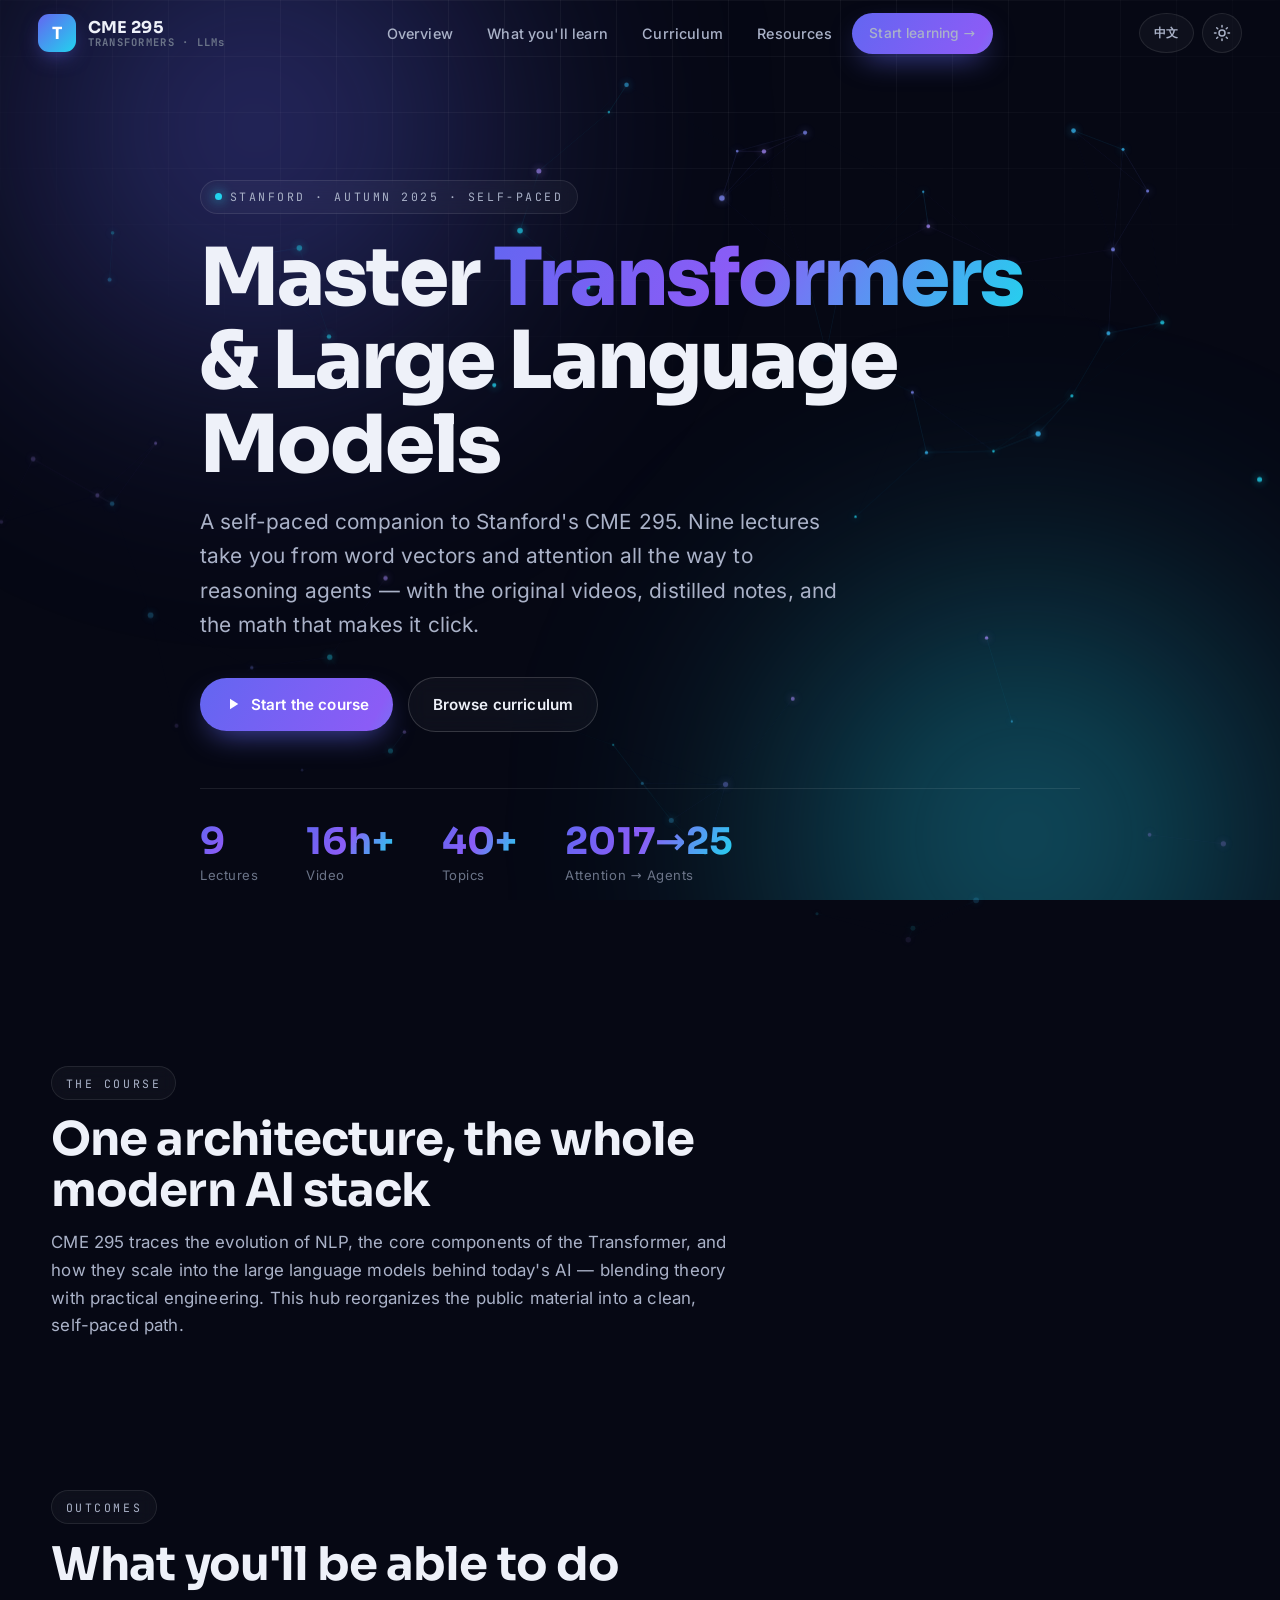
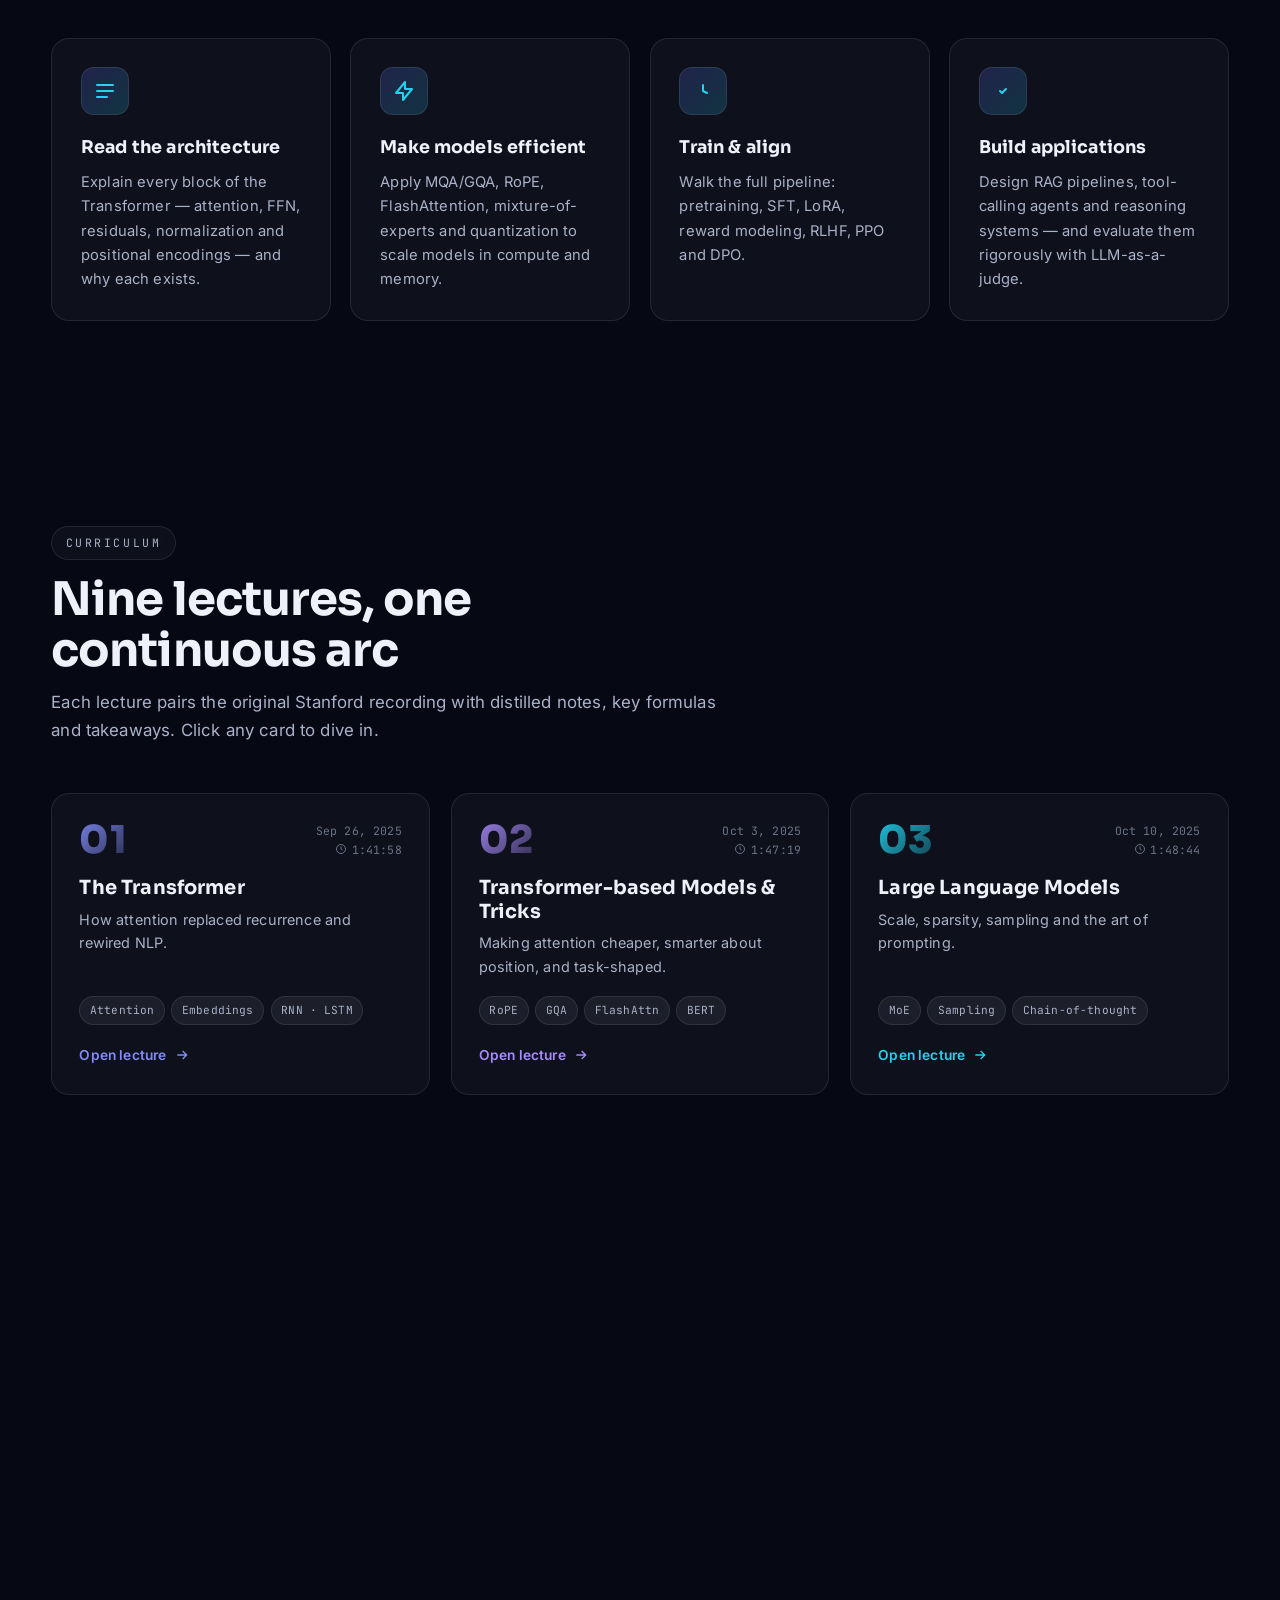
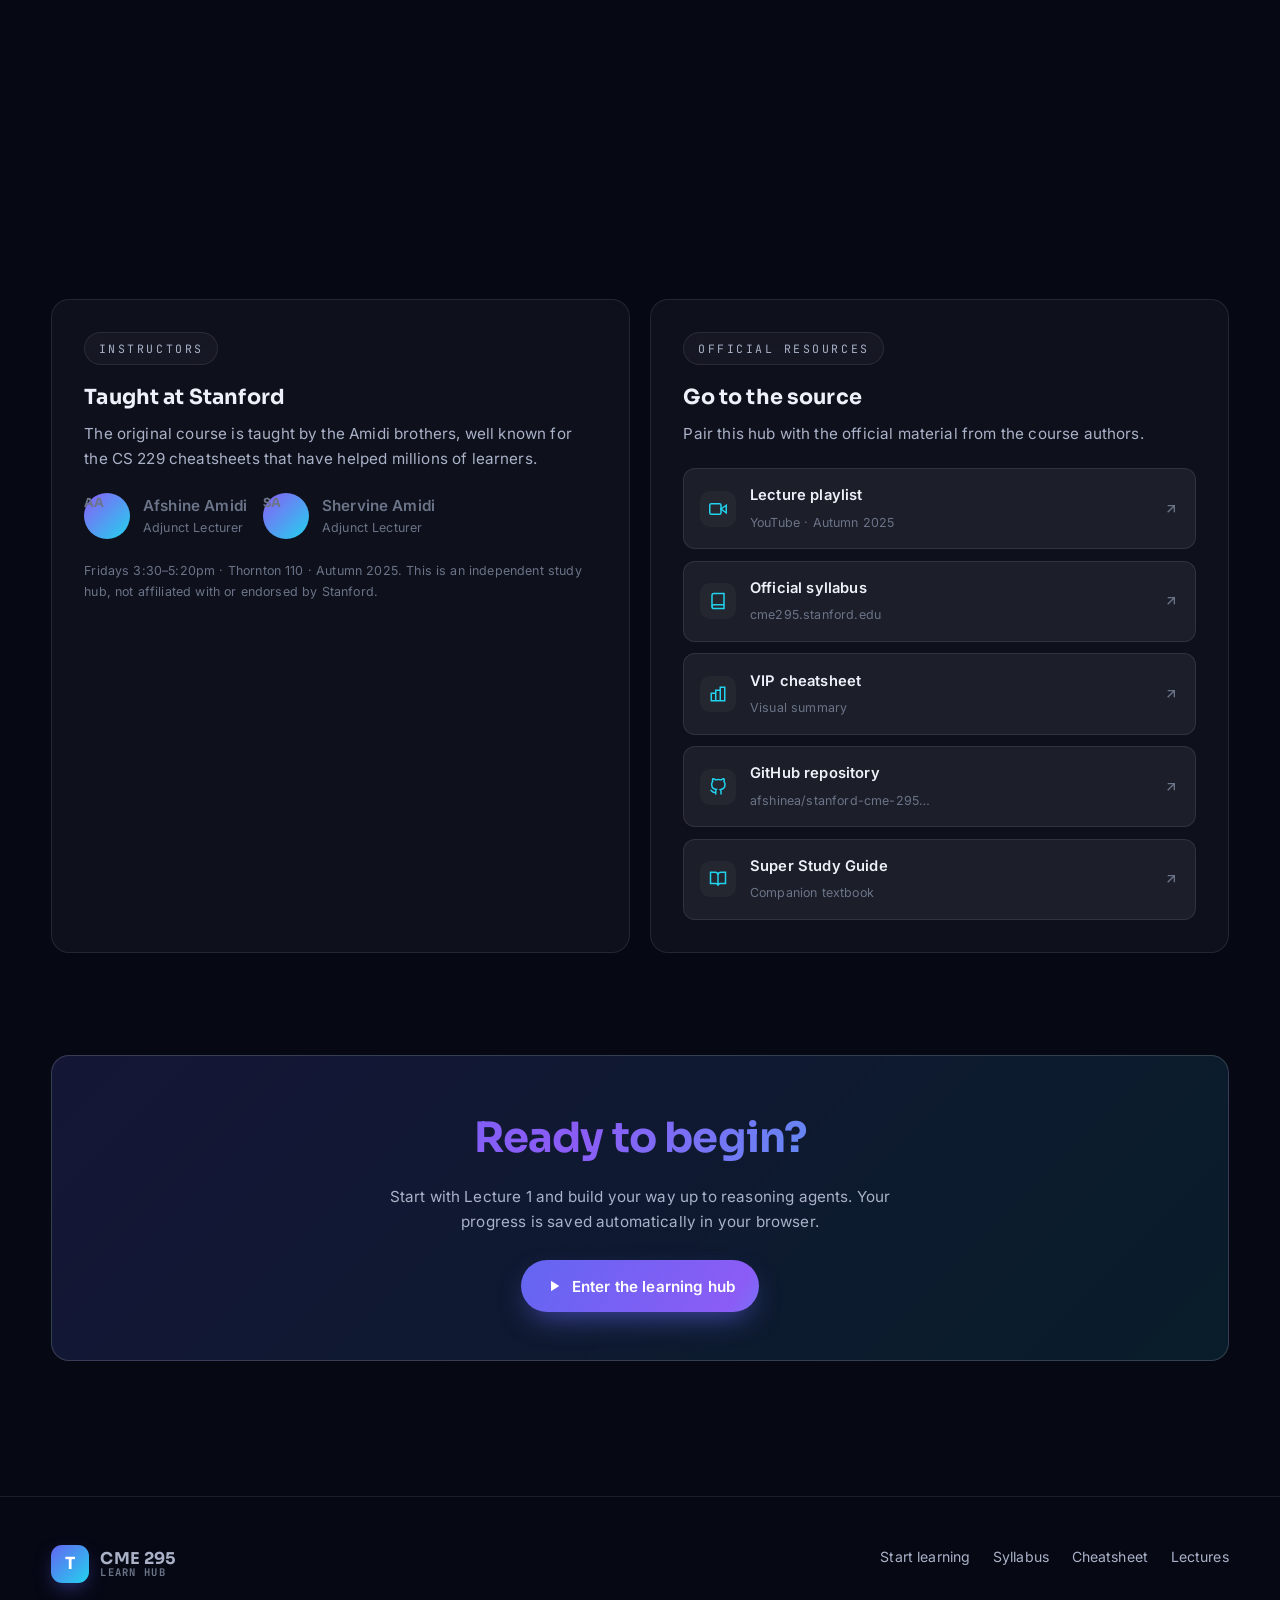
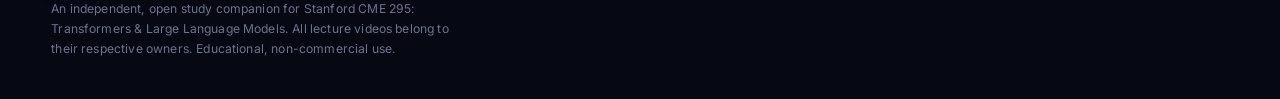
==== commit c2e3a87f: "Polish: animated hero, reading progress, keyboard nav - Hero: animated token/attention network on ca" ====
--- a/index.html
+++ b/index.html
@@ -49,6 +49,7 @@
 
   <!-- ============ HERO ============ -->
   <section class="hero">
+    <canvas class="hero-canvas" id="heroCanvas" aria-hidden="true"></canvas>
     <div class="container hero-inner">
       <span class="eyebrow reveal"><span class="dot"></span> STANFORD · AUTUMN 2025 · SELF-PACED</span>
       <h1 class="reveal d1">
--- a/css/main.css
+++ b/css/main.css
@@ -60,7 +60,7 @@
 *::before,
 *::after { box-sizing: border-box; }
 * { margin: 0; }
-html { scroll-behavior: smooth; -webkit-text-size-adjust: 100%; }
+html { scroll-behavior: smooth; -webkit-text-size-adjust: 100%; scroll-padding-top: calc(var(--nav-h) + 14px); }
 html:focus-within { scroll-behavior: smooth; }
 
 body {
@@ -261,8 +261,14 @@
 .nav-toggle { display: none; }
 
 /* ---------- Hero ---------- */
-.hero { position: relative; padding: clamp(3.5rem, 9vw, 7rem) 0 clamp(3rem, 6vw, 5rem); }
-.hero-inner { max-width: 880px; }
+.hero { position: relative; padding: clamp(3.5rem, 9vw, 7rem) 0 clamp(3rem, 6vw, 5rem); overflow: hidden; }
+.hero-canvas {
+  position: absolute; inset: 0; width: 100%; height: 100%;
+  z-index: 0; pointer-events: none; opacity: 0.9;
+  -webkit-mask-image: radial-gradient(120% 90% at 75% 35%, #000 30%, transparent 75%);
+  mask-image: radial-gradient(120% 90% at 75% 35%, #000 30%, transparent 75%);
+}
+.hero-inner { max-width: 880px; position: relative; z-index: 1; }
 .hero h1 {
   font-family: var(--font-display);
   font-weight: 800;
@@ -471,6 +477,22 @@
 /* =============================================================================
    LEARN PAGE
    ========================================================================== */
+/* Reading progress (top of viewport) */
+.read-progress {
+  position: fixed; top: 0; left: 0; height: 3px; width: 0;
+  z-index: 200;
+  background: linear-gradient(90deg, var(--grad-1), var(--grad-2), var(--grad-3));
+  box-shadow: 0 0 10px rgba(99, 102, 241, 0.6);
+  transition: width 0.1s linear;
+}
+/* Keyboard hint chips in the sidebar footer */
+.kbd-hints { display: flex; flex-wrap: wrap; gap: 0.4rem; margin-top: 0.9rem; justify-content: center; }
+.kbd-hints kbd {
+  font-family: var(--font-mono); font-size: 0.68rem;
+  padding: 0.15rem 0.45rem; border-radius: 6px;
+  background: var(--surface-2); border: 1px solid var(--border);
+  color: var(--text-faint);
+}
 .learn-shell { display: grid; grid-template-columns: 312px 1fr; min-height: calc(100vh - var(--nav-h)); }
 
 .sidebar {
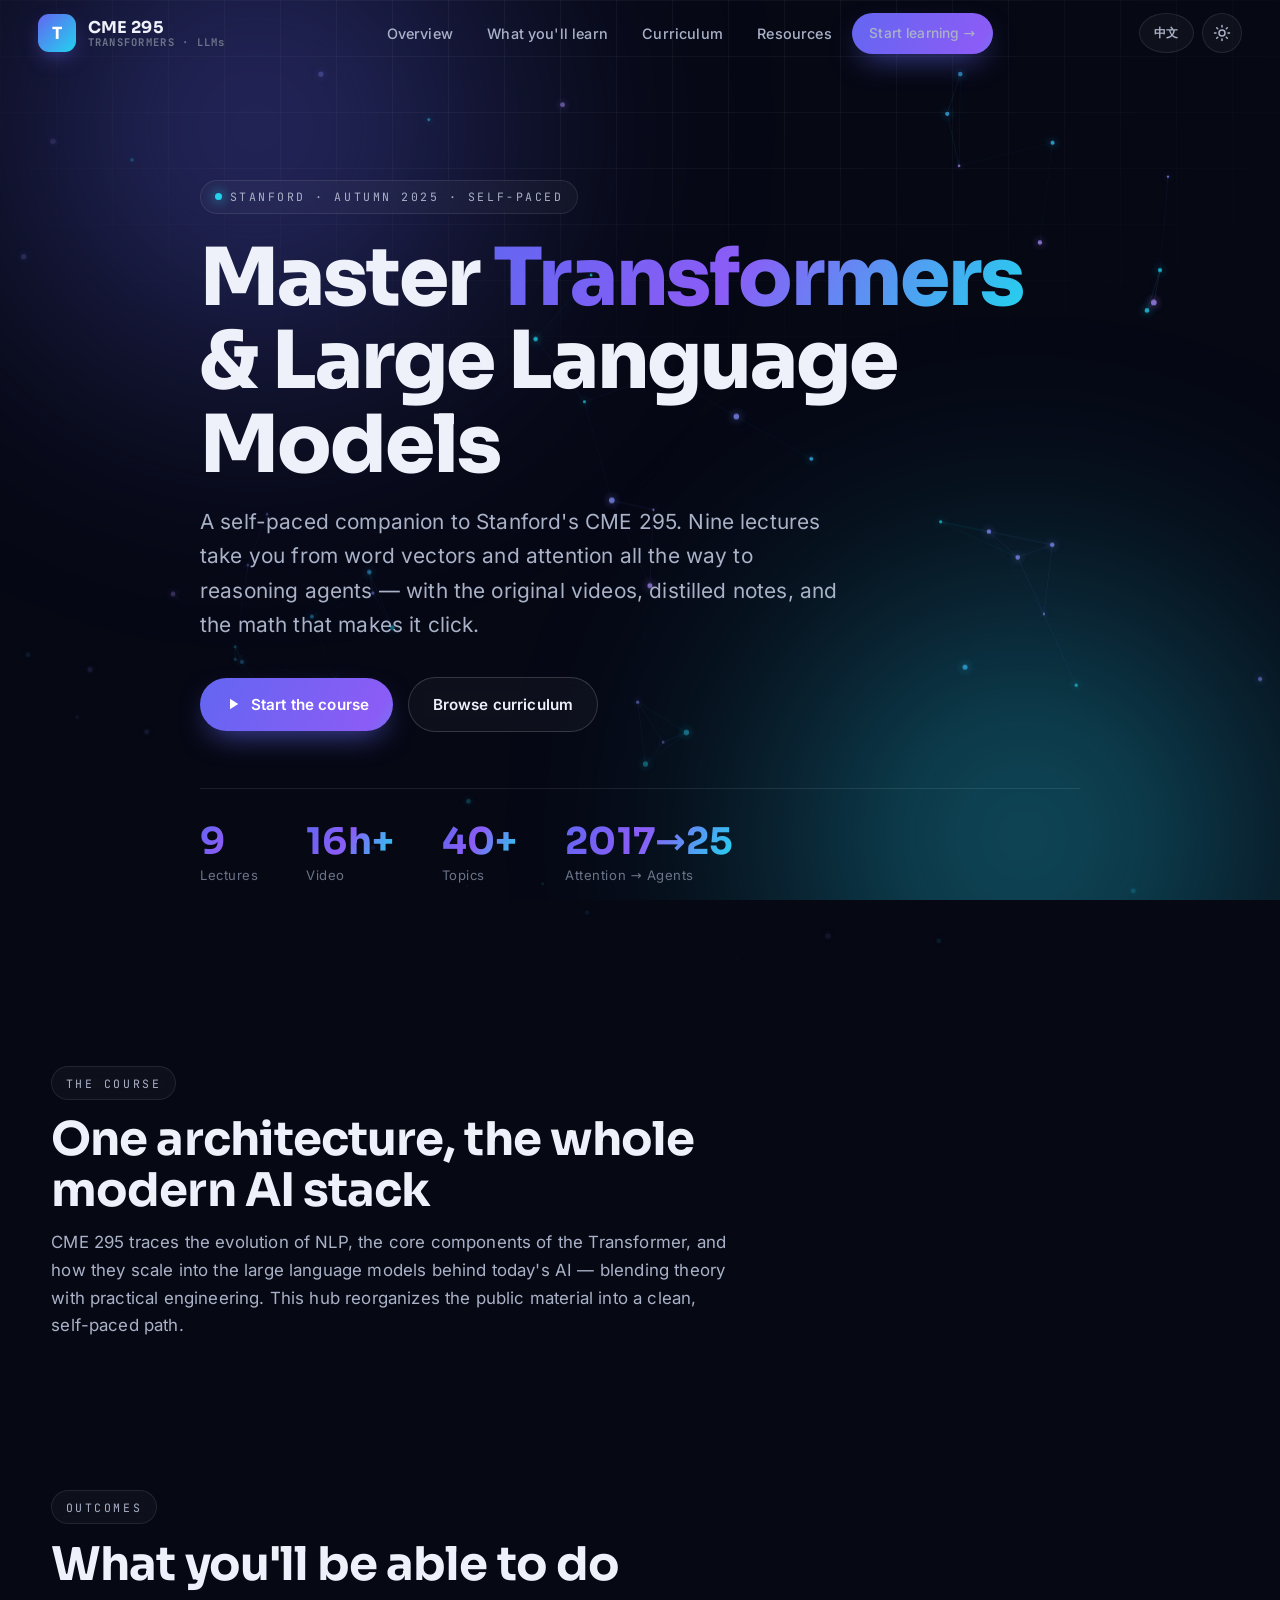
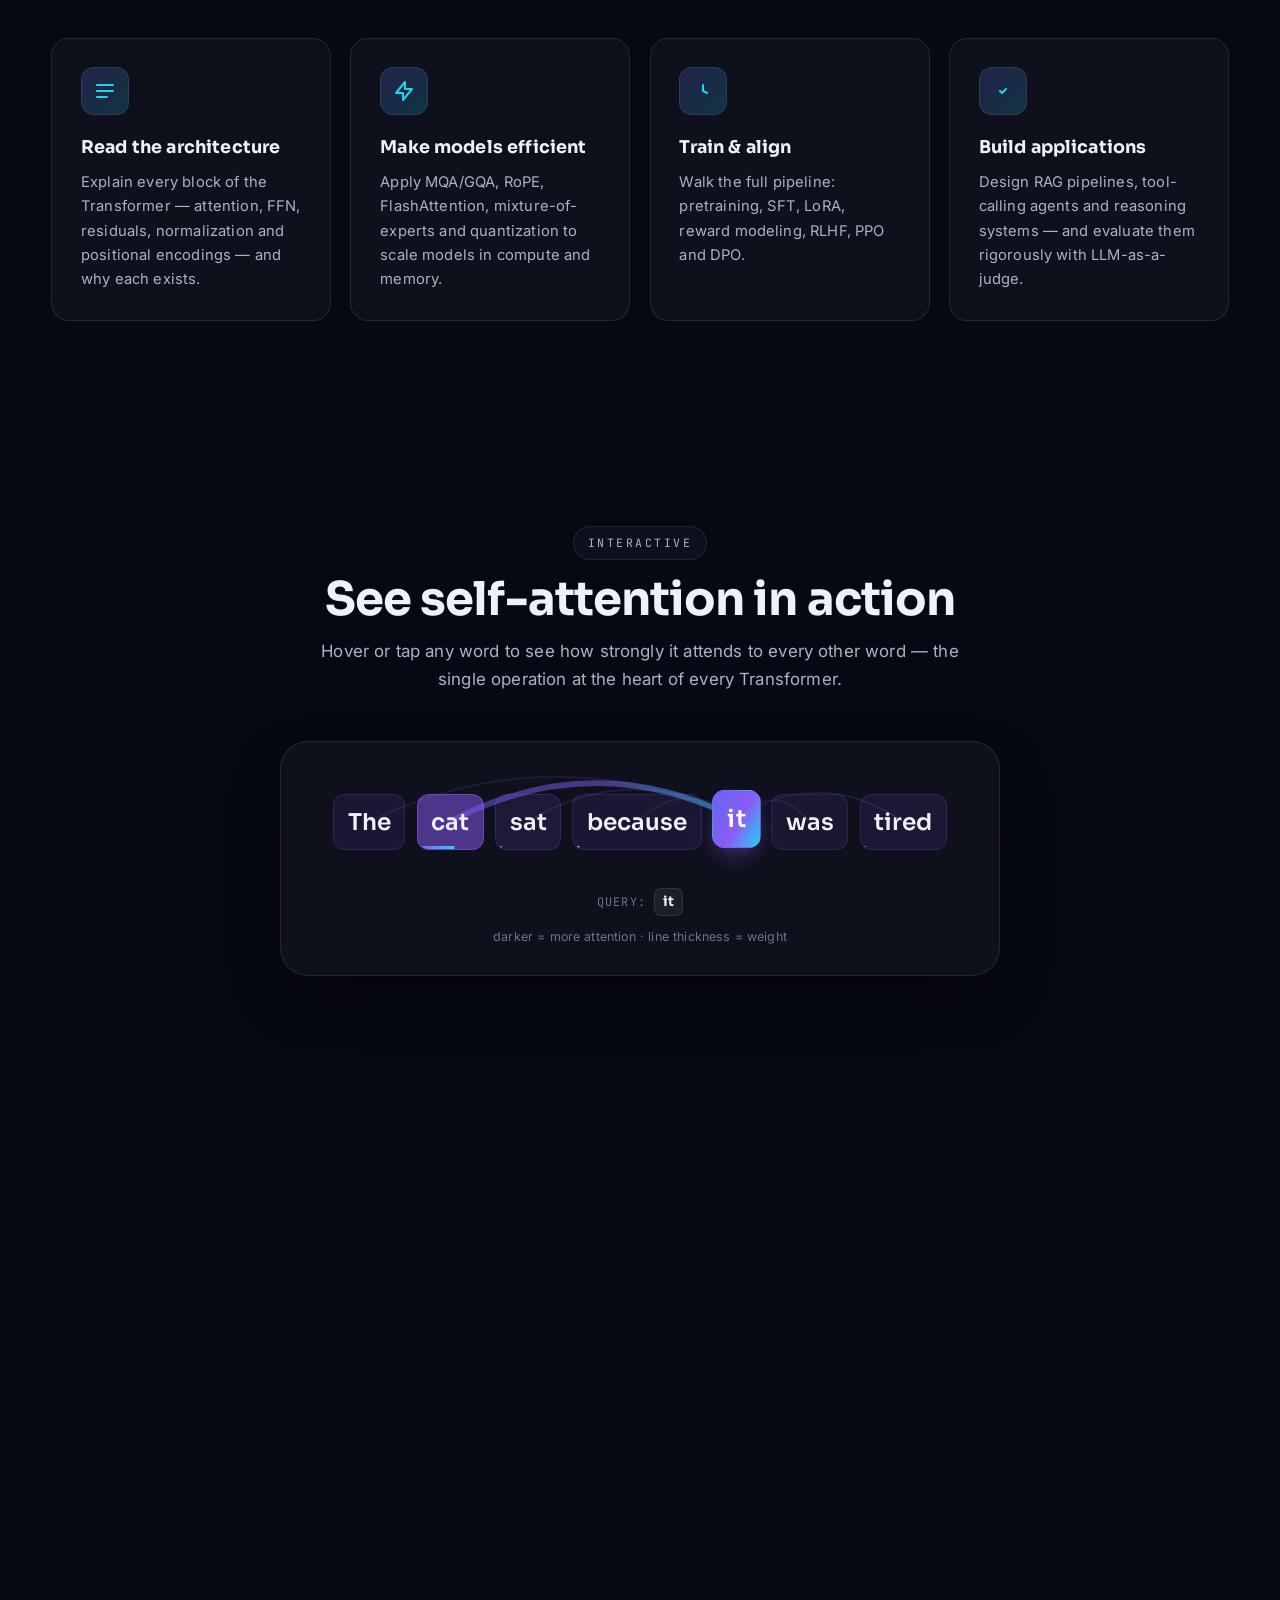
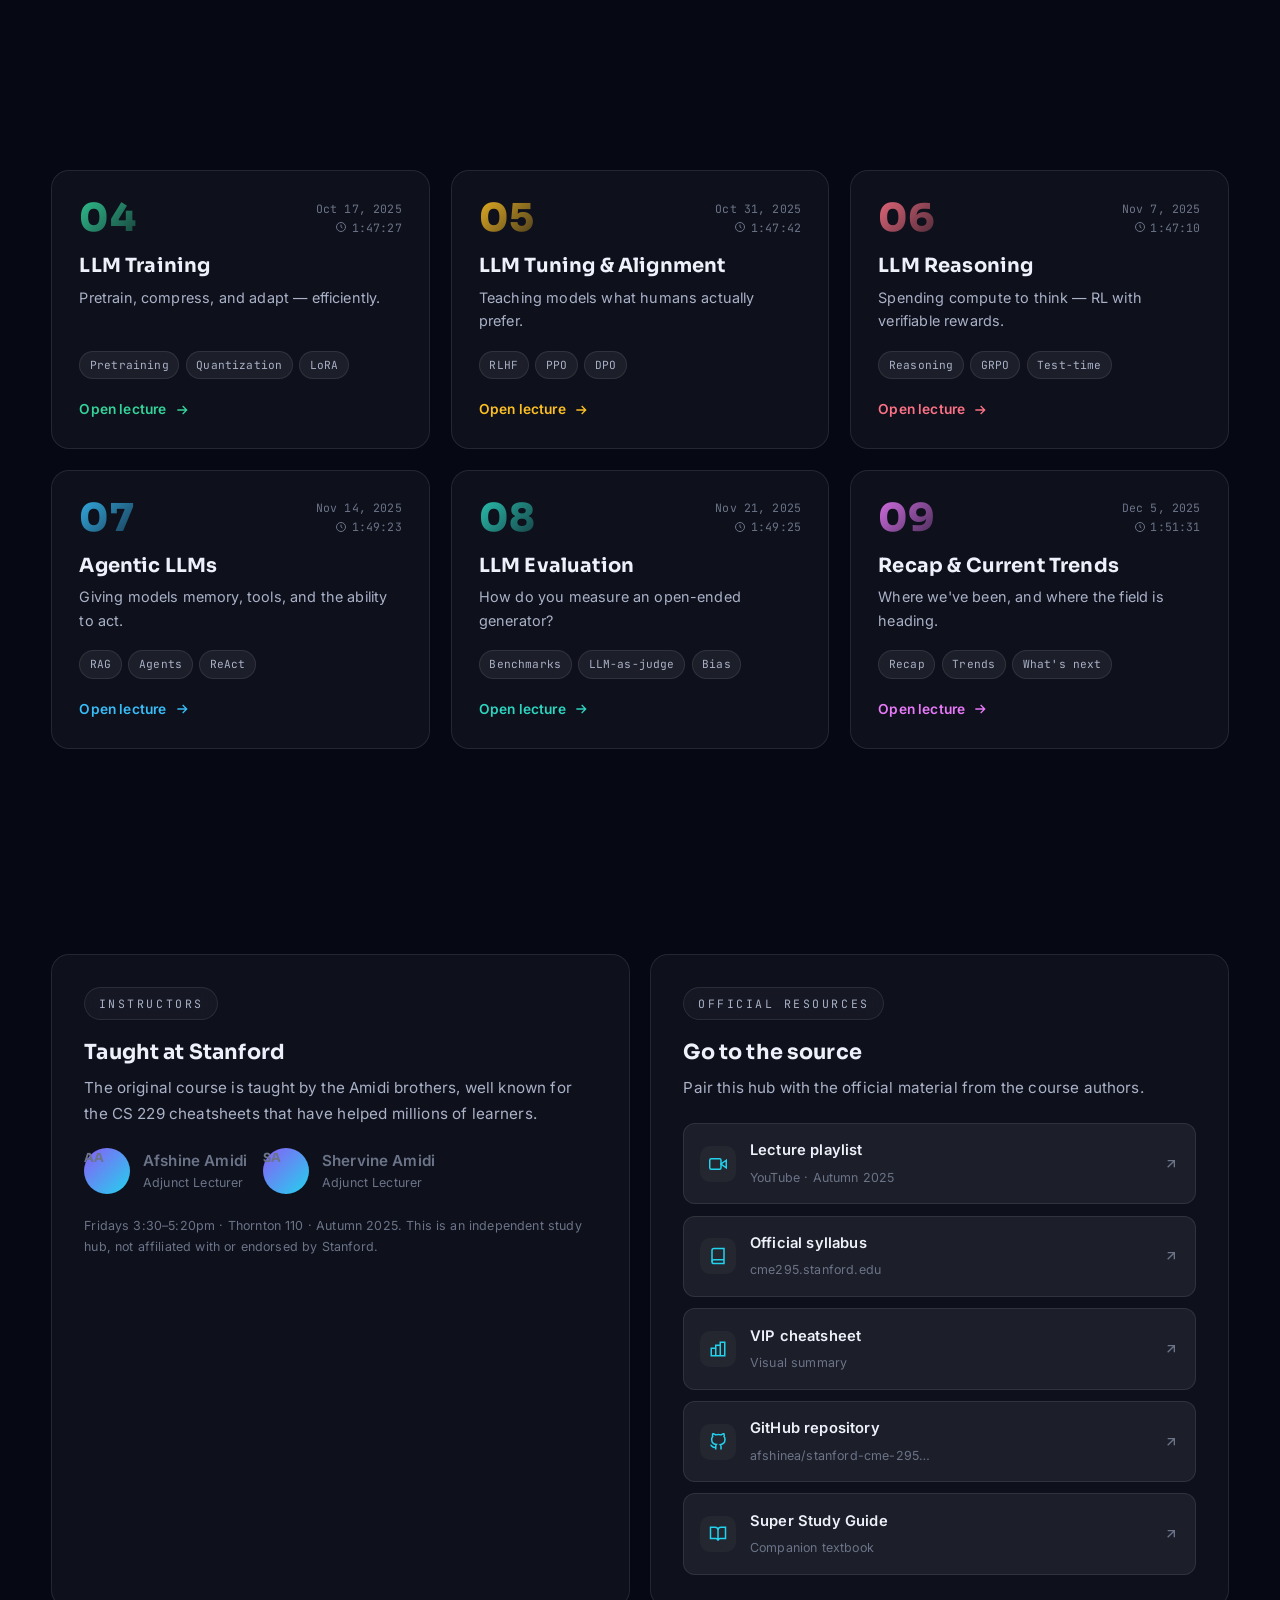
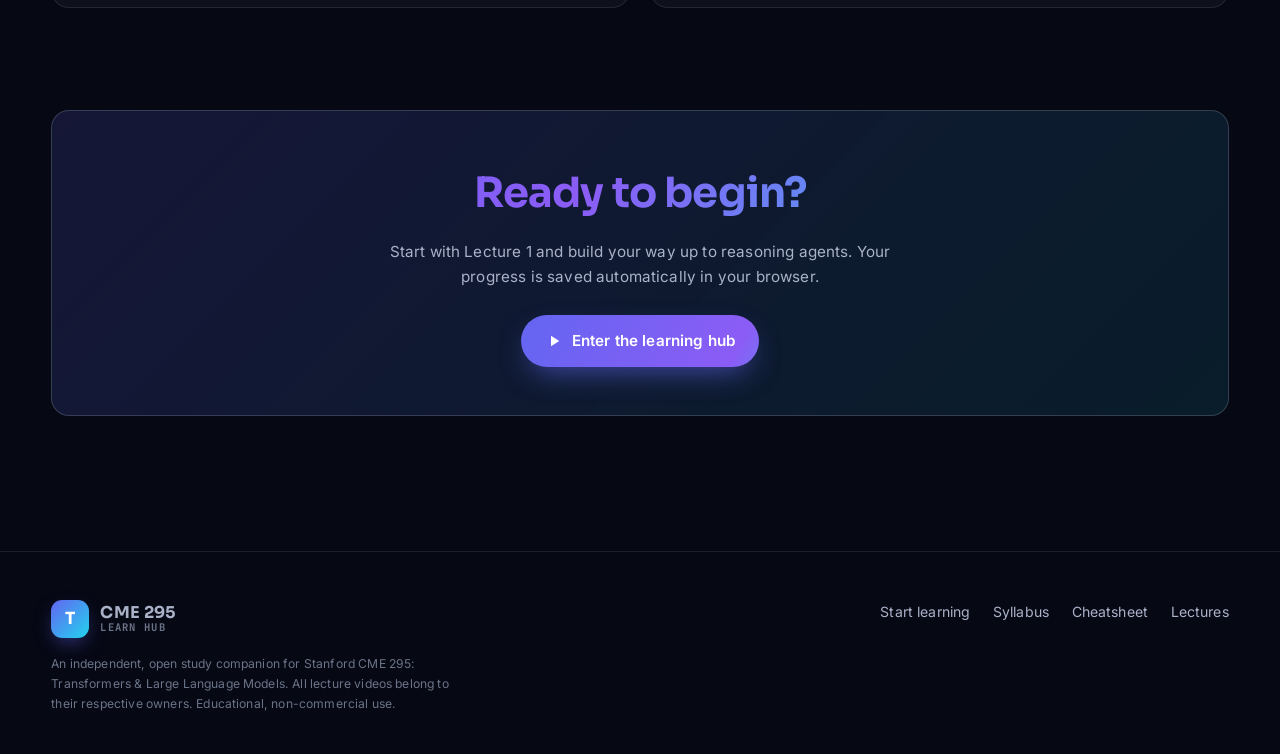
==== commit 1ebbb5d8: "Add interactive self-attention visualization to landing Hover/tap any word to see its attention over" ====
--- a/index.html
+++ b/index.html
@@ -104,6 +104,29 @@
     </div>
   </section>
 
+  <!-- ============ INTERACTIVE ATTENTION DEMO ============ -->
+  <section class="section" id="demo">
+    <div class="container">
+      <div class="section-head center reveal">
+        <span class="eyebrow" data-en="INTERACTIVE" data-zh="可交互演示">INTERACTIVE</span>
+        <h2 data-en="See self-attention in action" data-zh="亲手感受自注意力">See <span class="gradient-text">self-attention</span> in action</h2>
+        <p data-en="Hover or tap any word to see how strongly it attends to every other word — the single operation at the heart of every Transformer."
+           data-zh="把鼠标移到(或点按)任意一个词,看它对其他每个词的『注意力』有多强 —— 这正是所有 Transformer 的核心运算。">
+          Hover or tap any word to see how strongly it attends to every other word — the single operation at the heart of every Transformer.
+        </p>
+      </div>
+      <div class="attn reveal d1" id="attnDemo">
+        <svg class="attn-svg" id="attnSvg" aria-hidden="true"></svg>
+        <div class="attn-sentence" id="attnSentence"></div>
+        <div class="attn-foot">
+          <span class="attn-q" data-en="Query:" data-zh="查询词:">Query:</span>
+          <strong id="attnQuery">—</strong>
+          <span class="attn-tip" data-en="darker = more attention · line thickness = weight" data-zh="颜色越深 = 注意力越强 · 连线越粗 = 权重越大">darker = more attention · line thickness = weight</span>
+        </div>
+      </div>
+    </div>
+  </section>
+
   <!-- ============ CURRICULUM ============ -->
   <section class="section" id="curriculum">
     <div class="container">
@@ -192,6 +215,7 @@
 
   <script src="js/data.js"></script>
   <script src="js/common.js"></script>
+  <script src="js/attention.js"></script>
   <script src="js/main.js"></script>
 </body>
 </html>
--- a/css/main.css
+++ b/css/main.css
@@ -340,6 +340,63 @@
 .outcome .ico svg { width: 24px; height: 24px; stroke: var(--grad-3); }
 .outcome h3 { font-family: var(--font-display); font-size: 1.1rem; margin-bottom: 0.5rem; }
 .outcome p { font-size: 0.92rem; color: var(--text-dim); }
+
+/* ---------- Interactive attention demo ---------- */
+.attn {
+  position: relative;
+  max-width: 720px;
+  margin: 0 auto;
+  border-radius: var(--radius-lg);
+  background: var(--surface);
+  border: 1px solid var(--border);
+  box-shadow: var(--shadow);
+  overflow: hidden;
+}
+.attn-svg { position: absolute; inset: 0; width: 100%; height: 100%; z-index: 1; pointer-events: none; overflow: visible; }
+.attn-sentence {
+  position: relative; z-index: 2;
+  display: flex; flex-wrap: wrap; gap: 0.6rem 0.7rem;
+  justify-content: center; align-items: center;
+  padding: 3.2rem 1.6rem 2.4rem;
+}
+.attn-token {
+  position: relative;
+  font-family: var(--font-display);
+  font-size: clamp(1rem, 2.4vw, 1.45rem);
+  font-weight: 600;
+  padding: 0.5rem 0.85rem;
+  border-radius: 12px;
+  border: 1px solid var(--border);
+  background: var(--surface-2);
+  color: var(--text);
+  cursor: pointer;
+  overflow: hidden;
+  transition: transform 0.2s var(--ease), background 0.25s var(--ease), border-color 0.25s, box-shadow 0.25s;
+}
+.attn-token:hover { transform: translateY(-2px); }
+.attn-token .bar {
+  position: absolute; left: 0; bottom: 0; height: 3px; width: 100%;
+  background: linear-gradient(90deg, var(--grad-2), var(--grad-3));
+  transform: scaleX(0); transform-origin: left;
+  transition: transform 0.35s var(--ease);
+}
+.attn-token.is-query {
+  background: linear-gradient(120deg, var(--grad-1), var(--grad-2) 55%, var(--grad-3)) !important;
+  color: #fff;
+  border-color: transparent !important;
+  box-shadow: 0 10px 26px -10px rgba(139, 92, 246, 0.8);
+  transform: translateY(-3px) scale(1.04);
+}
+.attn-token.is-query .bar { opacity: 0; }
+.attn-foot {
+  display: flex; flex-wrap: wrap; align-items: center; gap: 0.5rem;
+  justify-content: center;
+  padding: 0 1.5rem 1.7rem;
+  font-size: 0.86rem; color: var(--text-dim);
+}
+.attn-foot .attn-q { font-family: var(--font-mono); font-size: 0.74rem; letter-spacing: 0.1em; text-transform: uppercase; color: var(--text-faint); }
+.attn-foot strong { font-family: var(--font-display); color: var(--text); padding: 0.1rem 0.5rem; border-radius: 7px; background: var(--surface-2); border: 1px solid var(--border); }
+.attn-foot .attn-tip { width: 100%; text-align: center; font-size: 0.78rem; color: var(--text-faint); margin-top: 0.2rem; }
 
 /* ---------- Curriculum cards ---------- */
 .lectures-grid {
@@ -699,6 +756,27 @@
   color: var(--accent, var(--grad-3));
   font-size: 0.74rem; font-weight: 800;
 }
+
+/* Further reading */
+.refs {
+  margin-top: 1.3rem;
+  padding: 1.6rem 1.7rem;
+  border-radius: var(--radius);
+  background: var(--surface);
+  border: 1px solid var(--border);
+}
+.refs h3 { font-family: var(--font-display); font-size: 1.1rem; display: flex; align-items: center; gap: 0.6rem; margin-bottom: 1rem; }
+.refs h3 svg { width: 19px; height: 19px; stroke: var(--accent, var(--grad-3)); }
+.refs ul { display: grid; gap: 0.5rem; }
+.refs li { padding-left: 0; }
+.refs a {
+  display: inline-flex; align-items: center; gap: 0.4rem;
+  font-size: 0.92rem; color: var(--text-dim);
+  border-bottom: 1px solid transparent;
+  transition: color 0.2s, border-color 0.2s;
+}
+.refs a:hover { color: var(--accent, var(--grad-3)); border-color: var(--accent, var(--grad-3)); }
+.refs a svg { flex: none; opacity: 0.6; }
 
 /* Prev / next */
 .lec-nav { display: flex; gap: 1rem; margin-top: 3rem; }
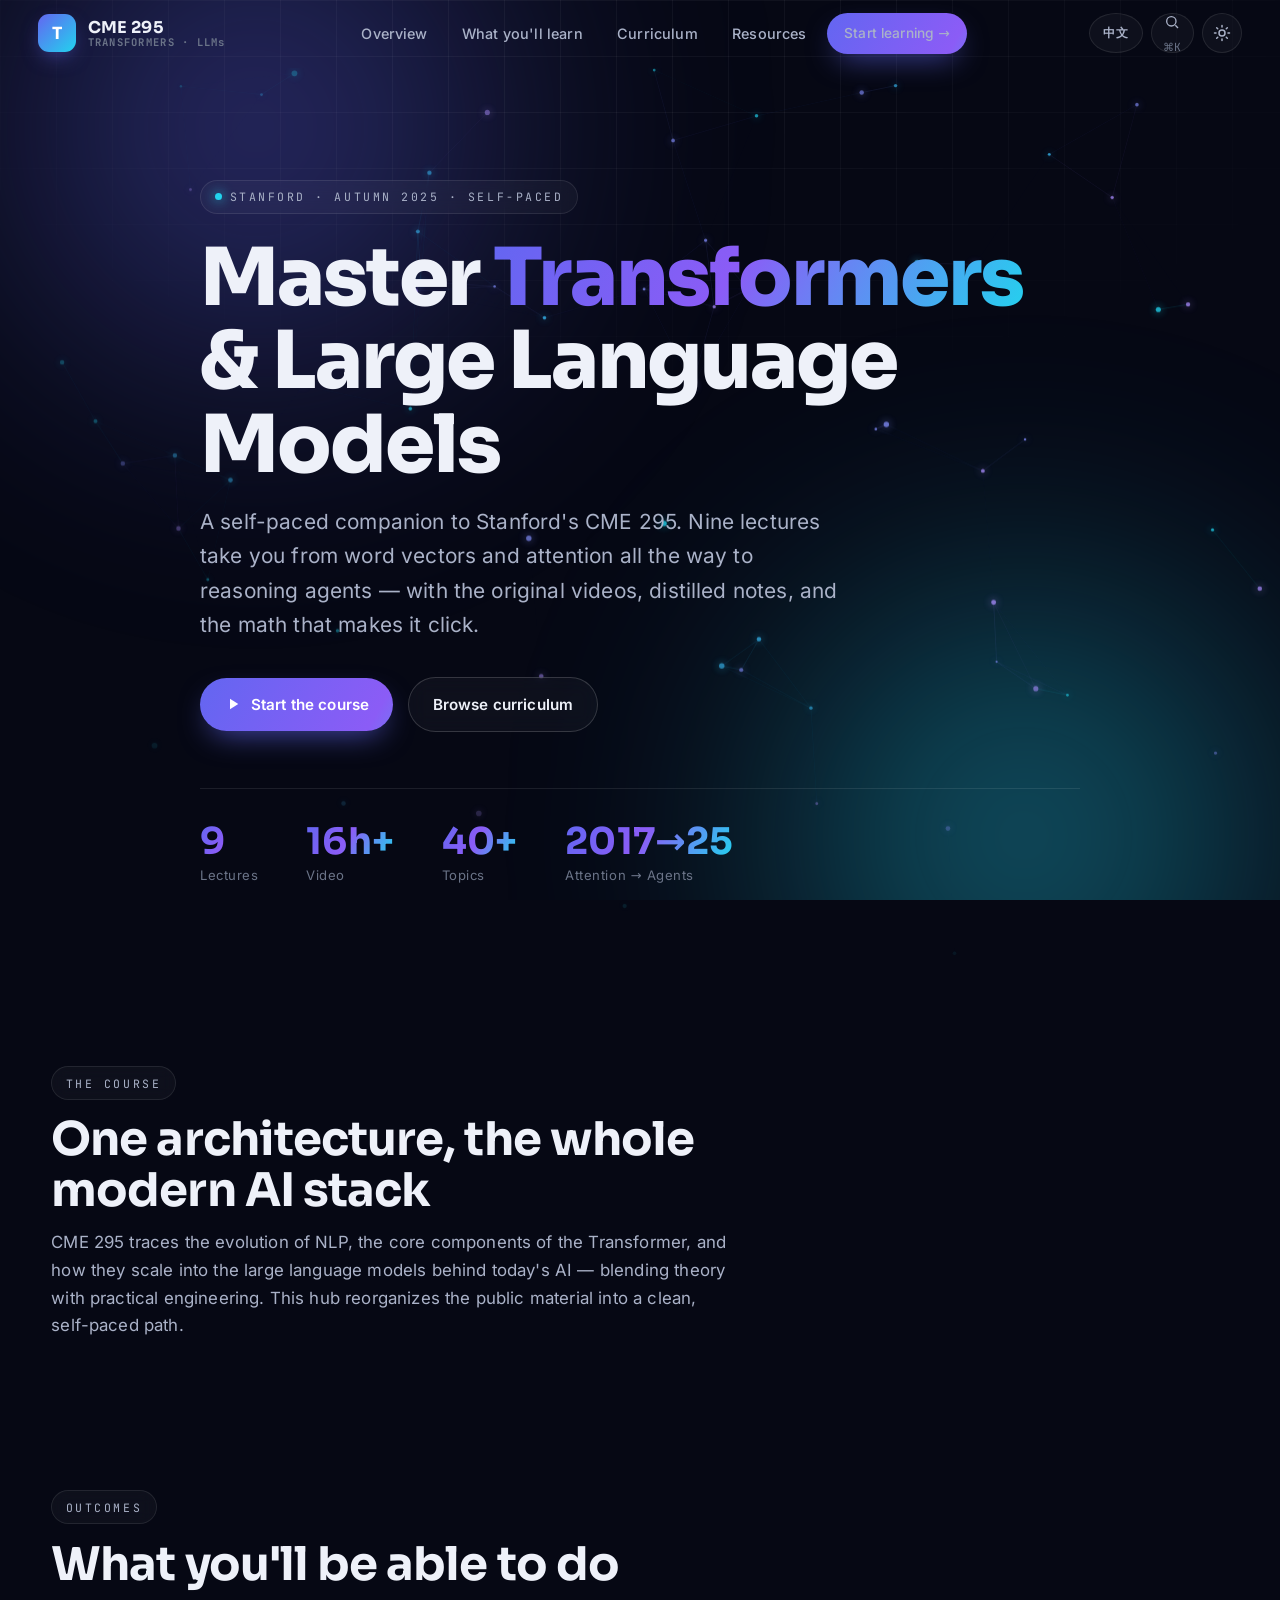
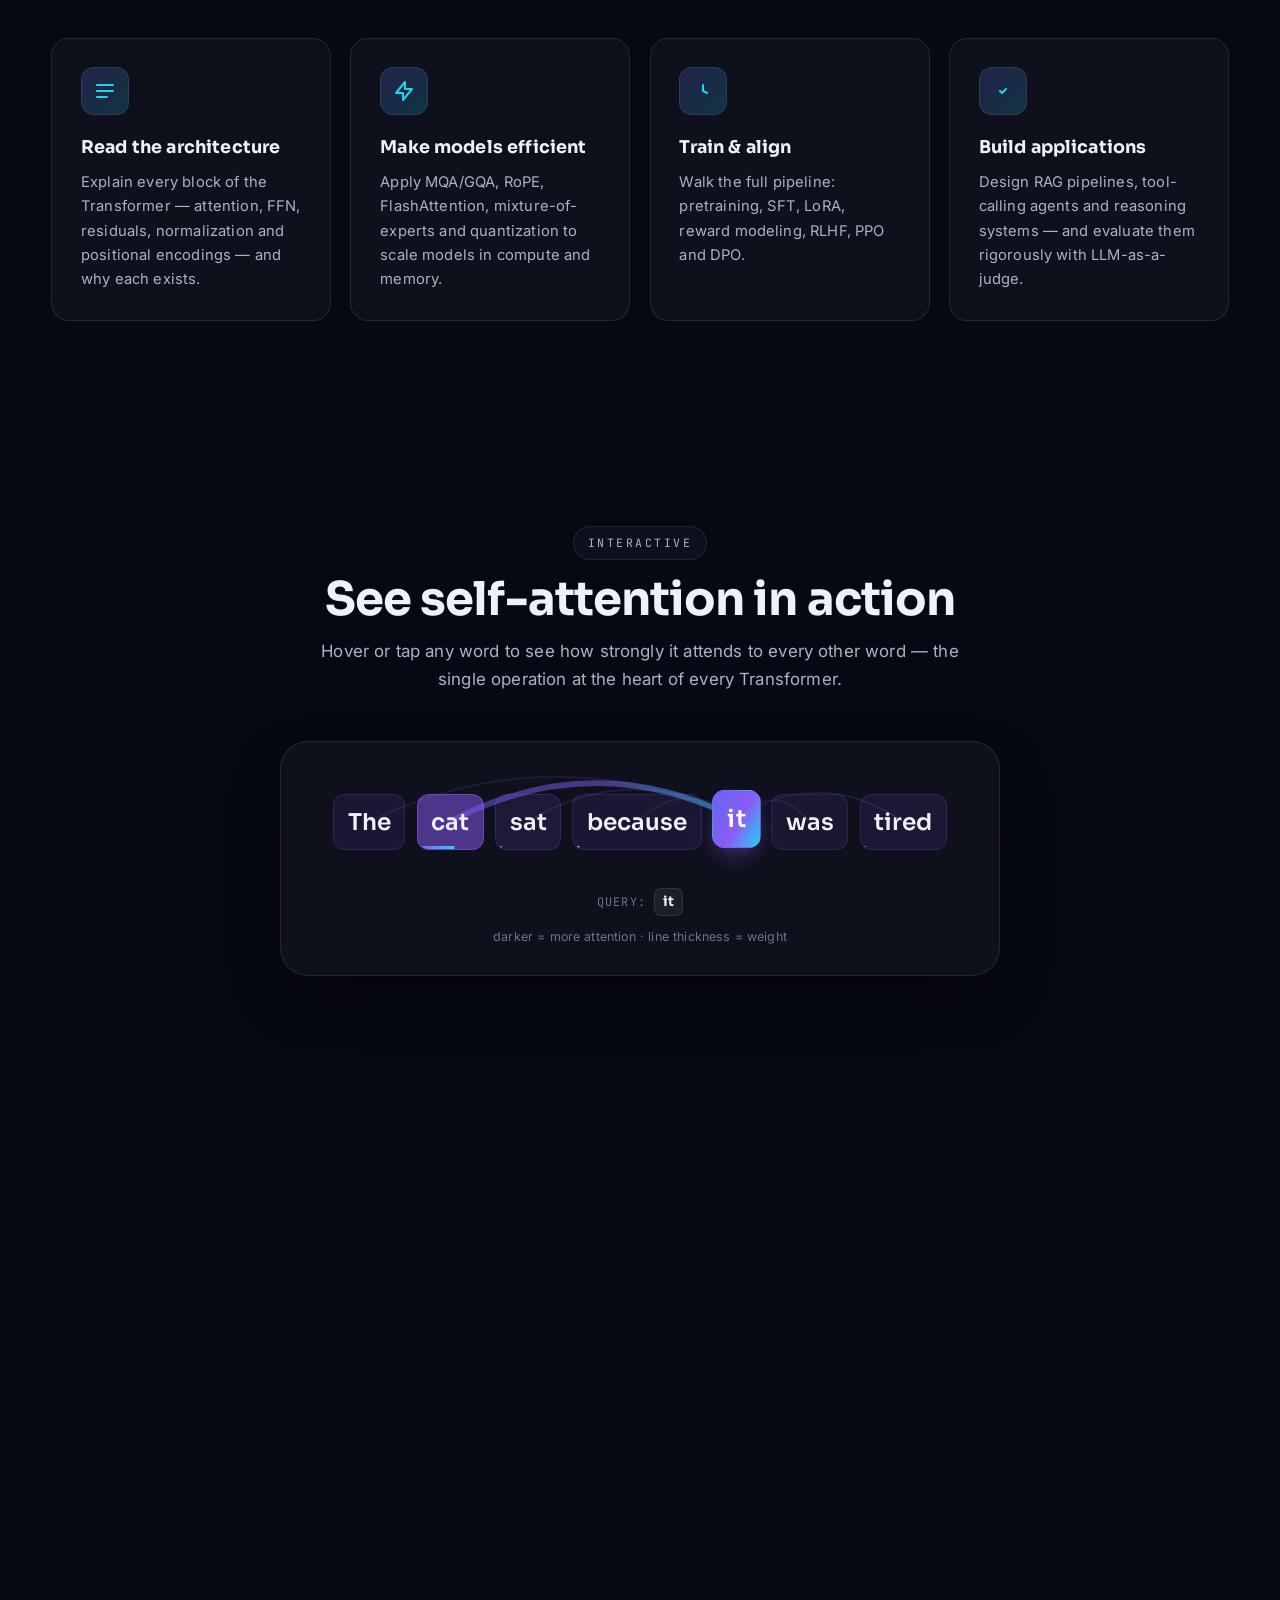
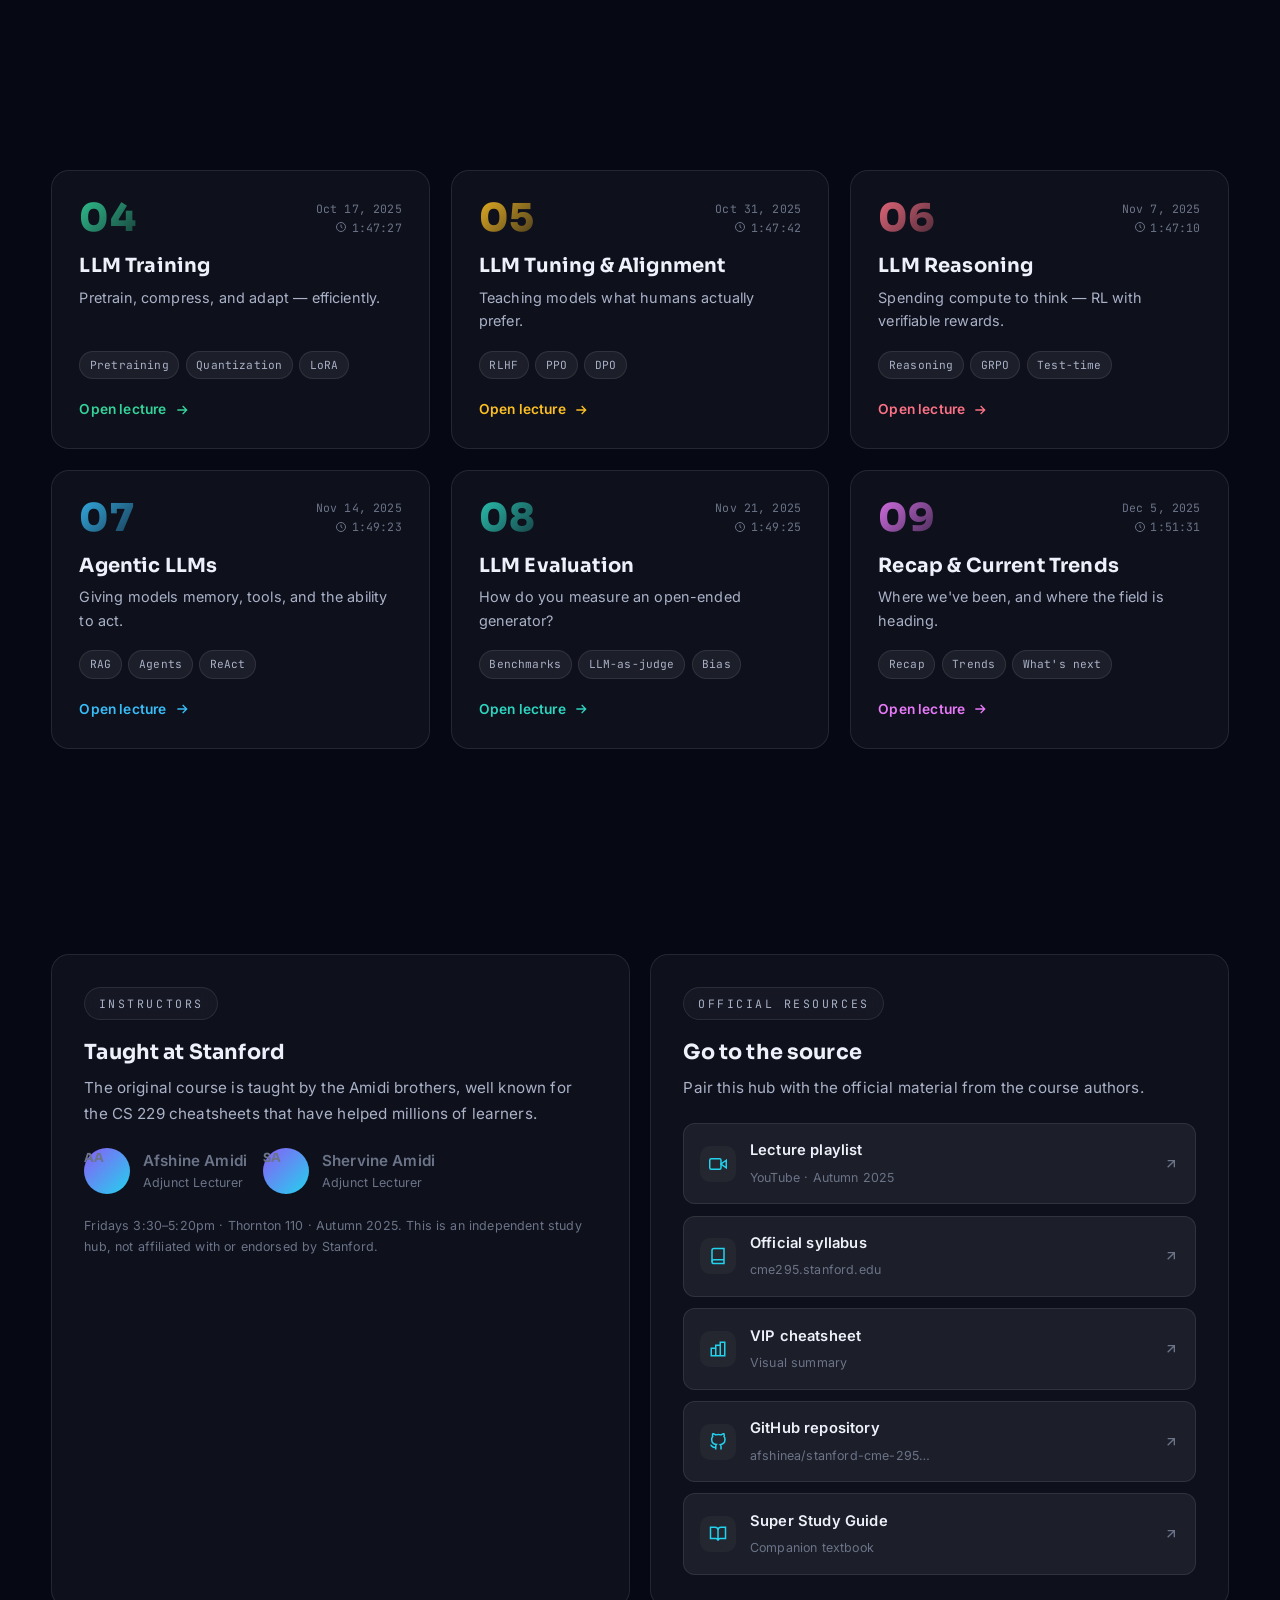
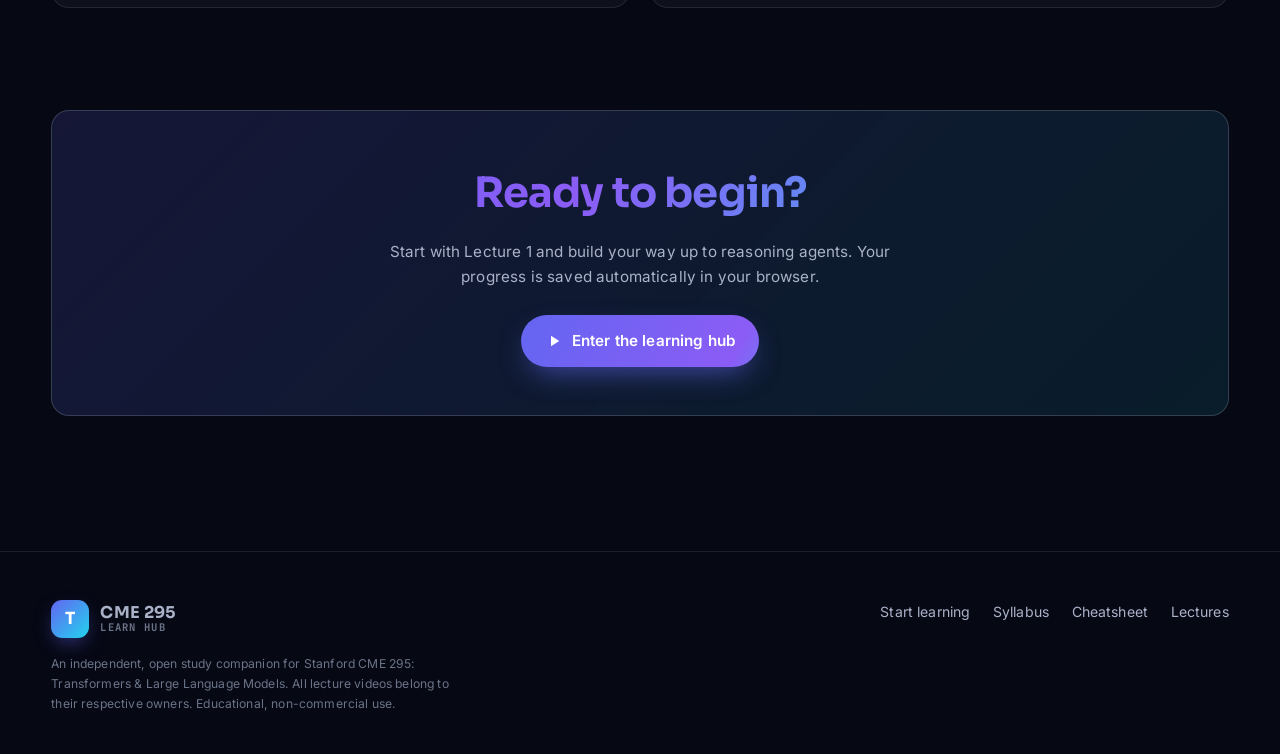
==== commit 36ffd4d3: "Add ⌘K command palette and animated count-up stats - Command palette (⌘K / Ctrl+K, plus a nav button" ====
--- a/index.html
+++ b/index.html
@@ -71,9 +71,9 @@
         </a>
       </div>
       <div class="hero-stats reveal d3">
-        <div class="stat"><b class="gradient-text">9</b><span data-en="Lectures" data-zh="讲">Lectures</span></div>
-        <div class="stat"><b class="gradient-text">16h+</b><span data-en="Video" data-zh="视频时长">Video</span></div>
-        <div class="stat"><b class="gradient-text">40+</b><span data-en="Topics" data-zh="核心主题">Topics</span></div>
+        <div class="stat"><b class="gradient-text" data-count="9">9</b><span data-en="Lectures" data-zh="讲">Lectures</span></div>
+        <div class="stat"><b class="gradient-text" data-count="16" data-suffix="h+">16h+</b><span data-en="Video" data-zh="视频时长">Video</span></div>
+        <div class="stat"><b class="gradient-text" data-count="40" data-suffix="+">40+</b><span data-en="Topics" data-zh="核心主题">Topics</span></div>
         <div class="stat"><b class="gradient-text">2017→25</b><span data-en="Attention → Agents" data-zh="从注意力到智能体">Attention → Agents</span></div>
       </div>
     </div>
--- a/css/main.css
+++ b/css/main.css
@@ -530,6 +530,53 @@
   .bg-aurora::before, .bg-aurora::after { animation: none; }
   html { scroll-behavior: auto; }
 }
+
+/* ---------- Command palette (⌘K) ---------- */
+.cmdk-trigger { width: auto; gap: 0.5rem; padding: 0 0.7rem; }
+.cmdk-trigger svg { width: 16px; height: 16px; }
+.cmdk-kbd { font-family: var(--font-mono); font-size: 0.7rem; color: var(--text-faint); }
+.cmdk {
+  position: fixed; inset: 0; z-index: 300;
+  display: flex; align-items: flex-start; justify-content: center;
+  padding: clamp(3rem, 12vh, 9rem) 1rem 1rem;
+}
+.cmdk[hidden] { display: none; }
+.cmdk-backdrop { position: absolute; inset: 0; background: rgba(3, 5, 14, 0.6); backdrop-filter: blur(6px); animation: fade 0.2s var(--ease); }
+.cmdk-panel {
+  position: relative; width: min(620px, 100%);
+  background: var(--surface-solid); border: 1px solid var(--border-strong);
+  border-radius: var(--radius); box-shadow: 0 40px 90px -20px rgba(0,0,0,0.7);
+  overflow: hidden; animation: pop 0.22s var(--ease);
+}
+@keyframes fade { from { opacity: 0; } }
+@keyframes pop { from { opacity: 0; transform: translateY(-12px) scale(0.98); } }
+.cmdk-input { display: flex; align-items: center; gap: 0.7rem; padding: 1rem 1.2rem; border-bottom: 1px solid var(--border); }
+.cmdk-input svg { width: 19px; height: 19px; stroke: var(--text-faint); flex: none; }
+.cmdk-input input { flex: 1; background: none; border: none; outline: none; color: var(--text); font-size: 1.05rem; font-family: var(--font-body); }
+.cmdk-list { max-height: min(52vh, 420px); overflow-y: auto; padding: 0.5rem; scrollbar-width: thin; }
+.cmdk-item {
+  display: flex; align-items: center; gap: 0.8rem;
+  padding: 0.65rem 0.8rem; border-radius: var(--radius-sm);
+  cursor: pointer;
+}
+.cmdk-item.sel { background: var(--surface-2); }
+.cmdk-lead {
+  width: 28px; height: 28px; flex: none; border-radius: 8px;
+  display: grid; place-items: center;
+  font-family: var(--font-mono); font-size: 0.74rem; font-weight: 700;
+  background: var(--surface-2); border: 1px solid var(--border);
+  color: var(--accent, var(--text-dim));
+}
+.cmdk-item.sel .cmdk-lead { background: var(--accent, var(--grad-2)); color: #0a0e1f; border-color: transparent; }
+.cmdk-text { flex: 1; min-width: 0; }
+.cmdk-text b { display: block; font-size: 0.95rem; font-weight: 600; white-space: nowrap; overflow: hidden; text-overflow: ellipsis; }
+.cmdk-text span { font-size: 0.76rem; color: var(--text-faint); }
+.cmdk-go { color: var(--text-faint); opacity: 0; transition: opacity 0.15s; }
+.cmdk-item.sel .cmdk-go { opacity: 1; color: var(--accent, var(--grad-3)); }
+.cmdk-empty { padding: 1.4rem; text-align: center; color: var(--text-faint); font-size: 0.9rem; }
+.cmdk-foot { display: flex; gap: 1.2rem; padding: 0.7rem 1.2rem; border-top: 1px solid var(--border); font-size: 0.74rem; color: var(--text-faint); }
+.cmdk-foot kbd { font-family: var(--font-mono); background: var(--surface-2); border: 1px solid var(--border); border-radius: 5px; padding: 0.05rem 0.35rem; margin-right: 0.15rem; }
+@media (max-width: 600px) { .cmdk-kbd { display: none; } }
 
 /* =============================================================================
    LEARN PAGE
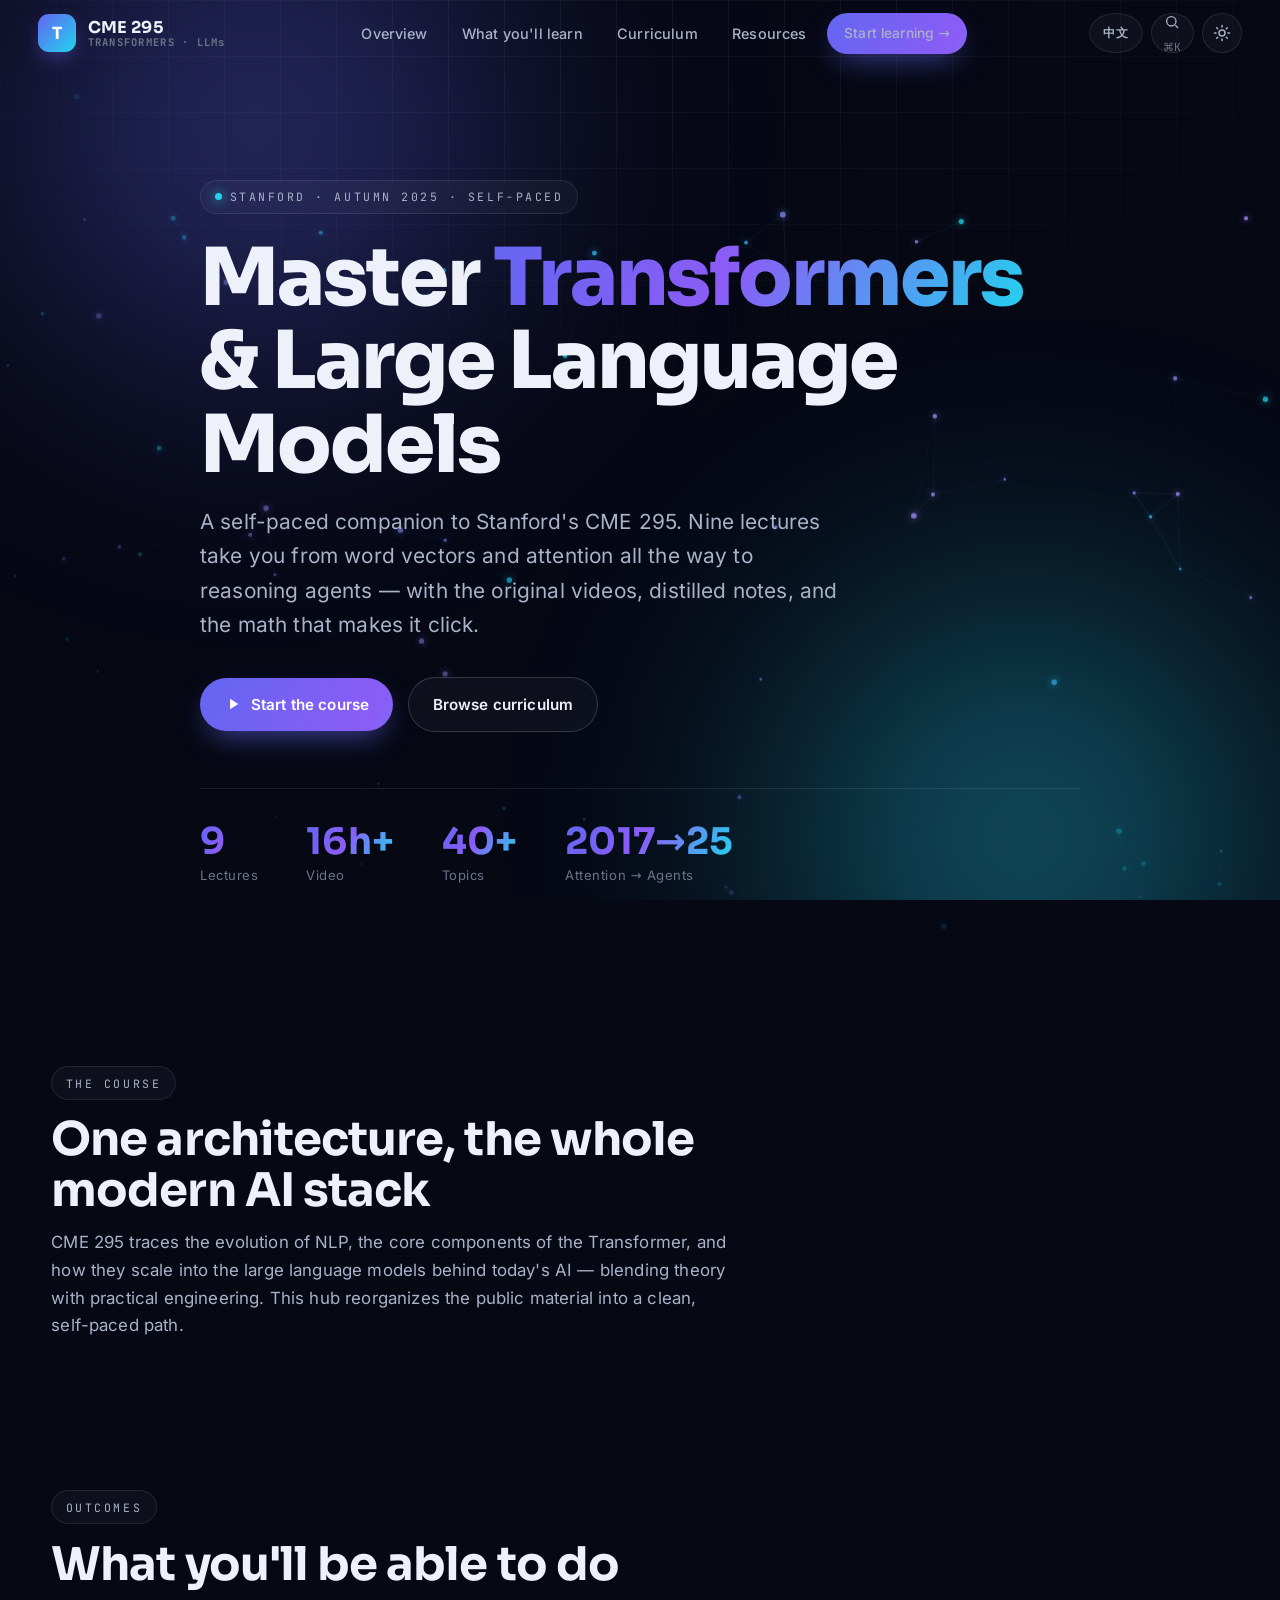
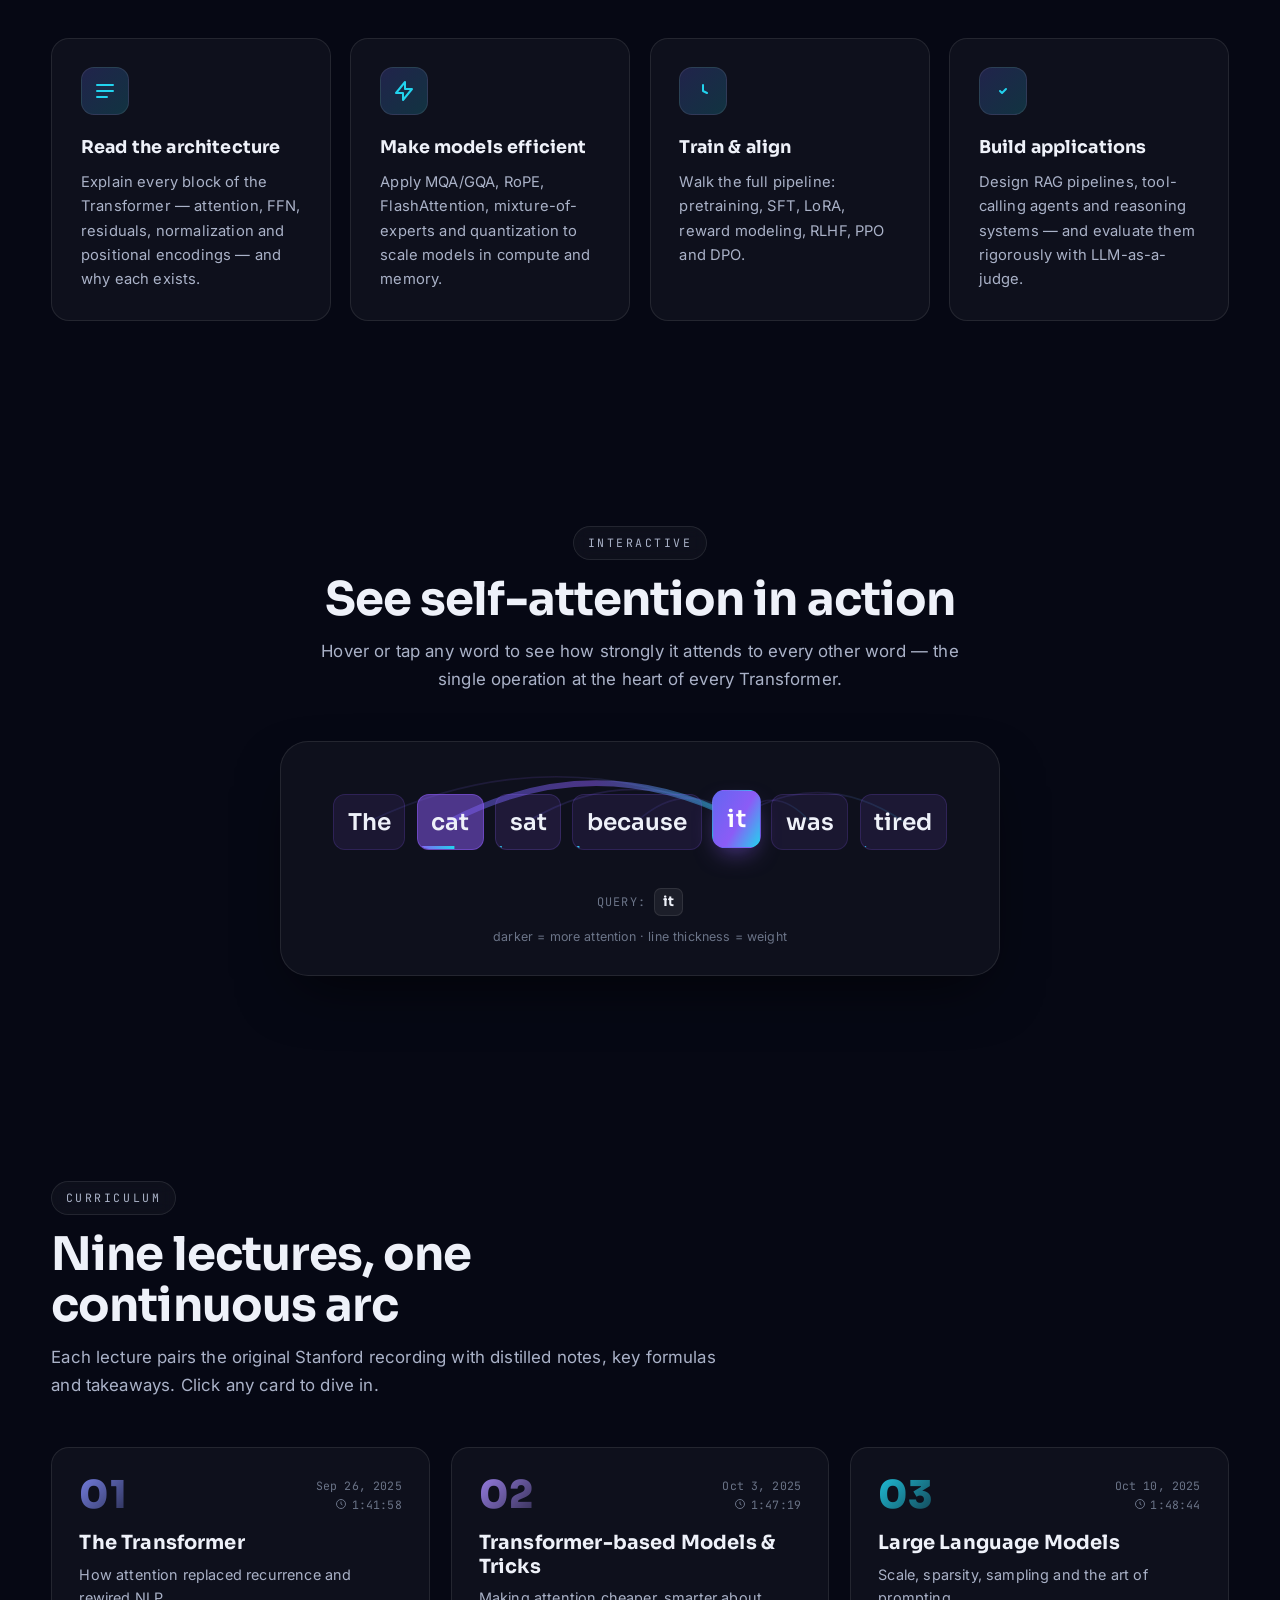
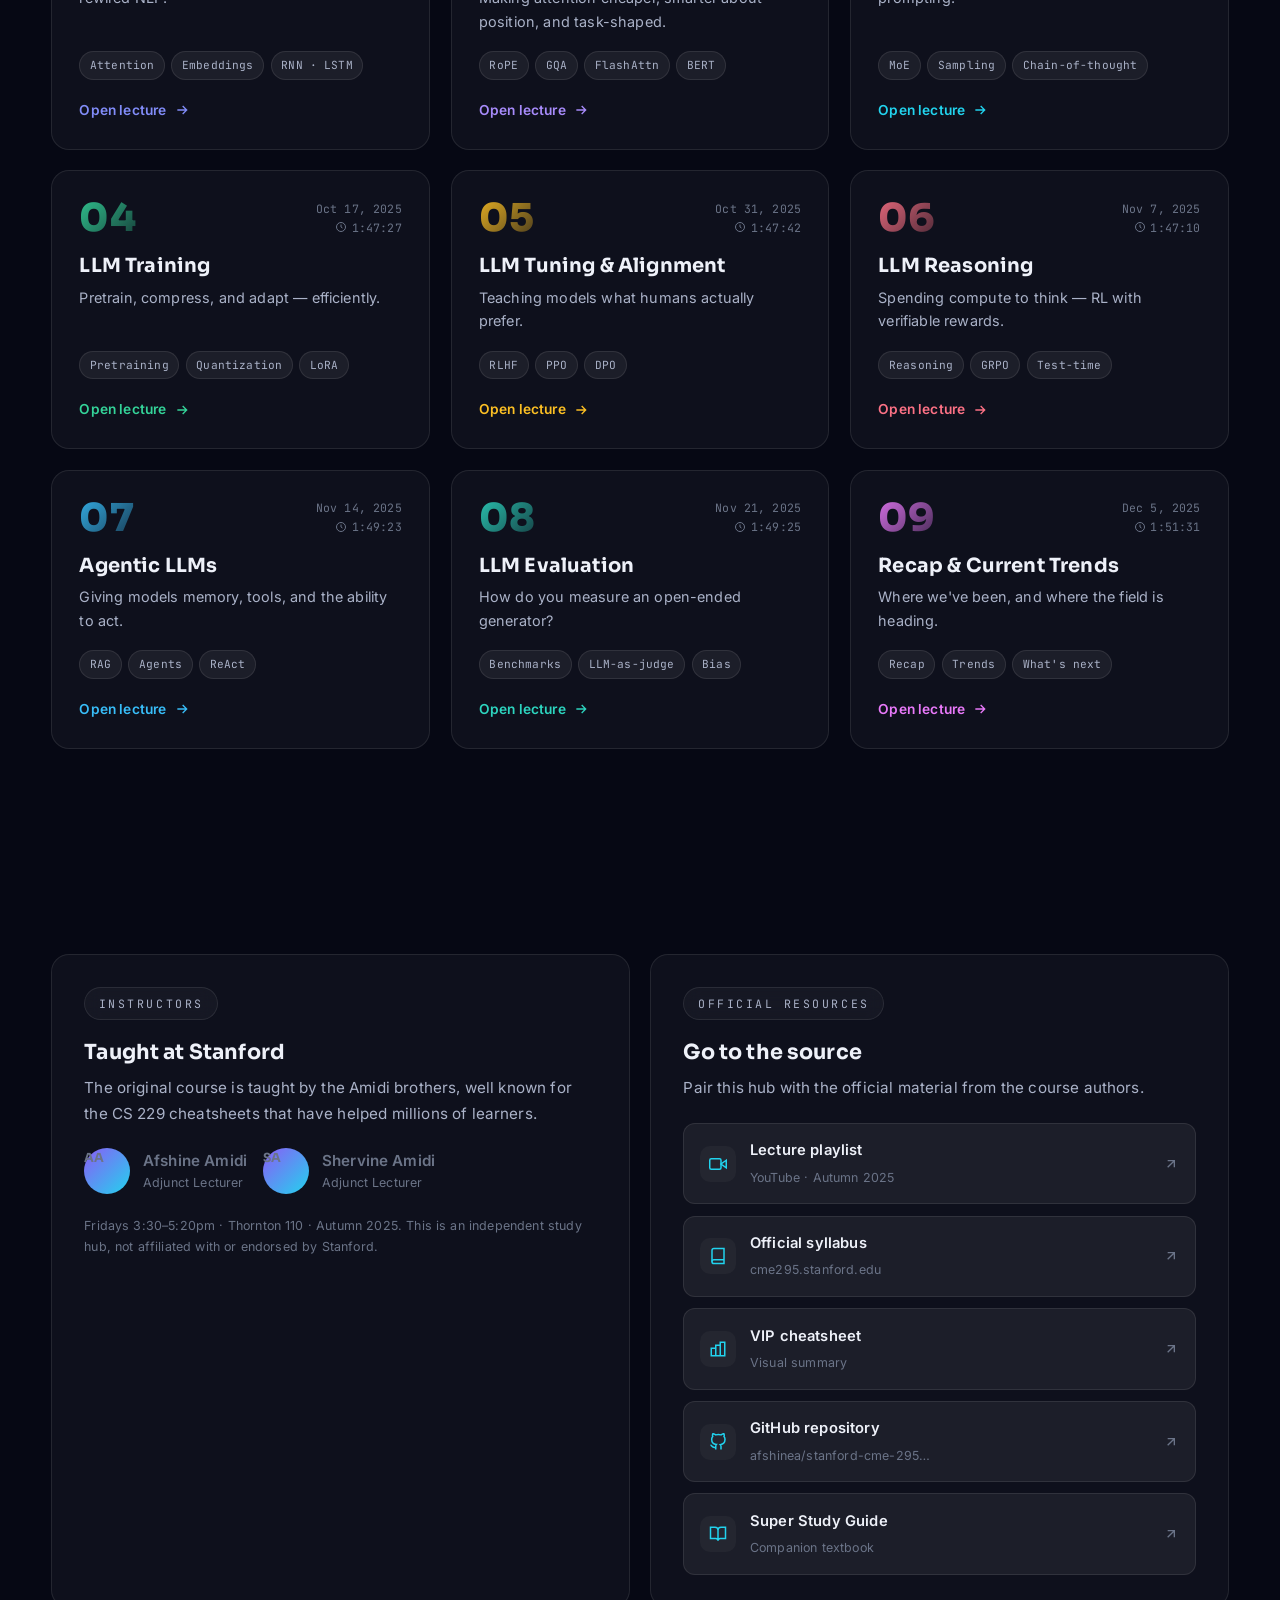
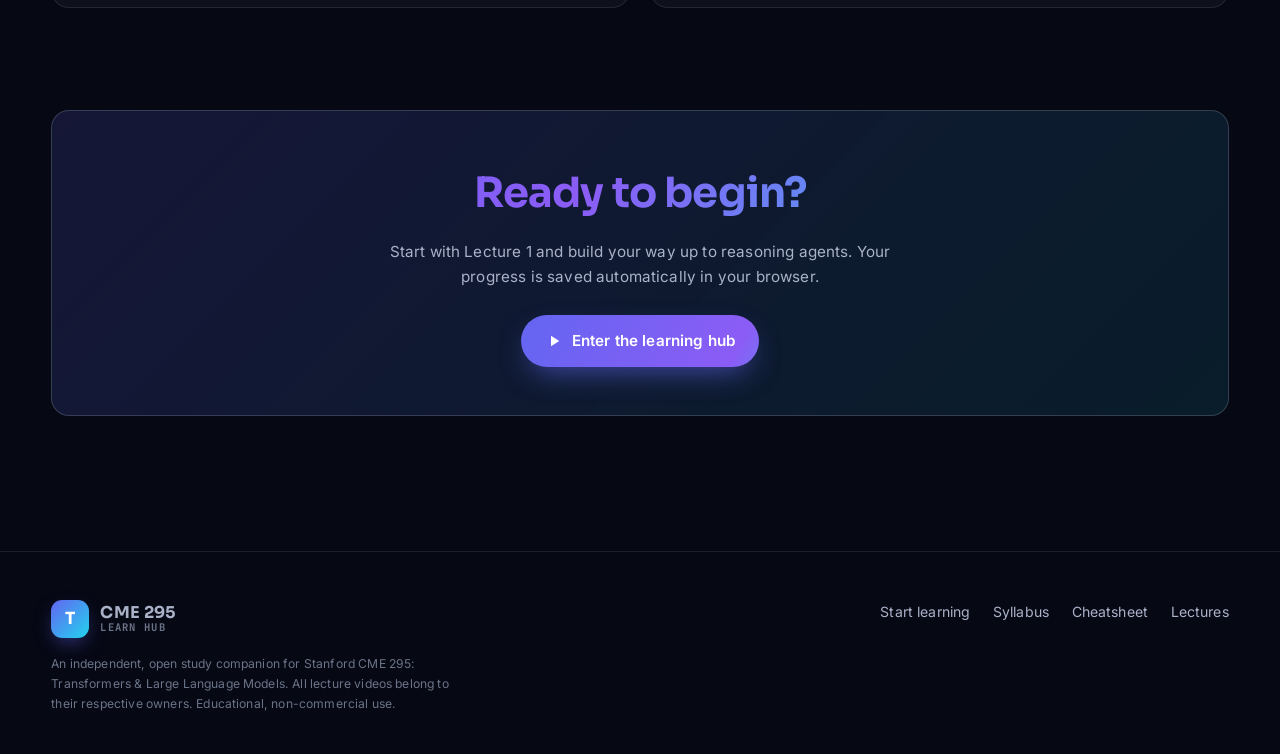
==== commit abb6534f: "Add social preview image, OG/Twitter meta, and branded 404 - assets/og.png (1200x630) generated from" ====
--- a/index.html
+++ b/index.html
@@ -8,10 +8,18 @@
   <meta name="author" content="Built for learners of Stanford CME 295" />
   <meta name="theme-color" content="#060814" />
 
-  <!-- Open Graph -->
+  <!-- Open Graph / Twitter -->
   <meta property="og:type" content="website" />
   <meta property="og:title" content="CME 295 · Transformers & Large Language Models — Learn Hub" />
   <meta property="og:description" content="Self-paced learning hub for Stanford CME 295 — attention, LLMs, training, alignment, reasoning, agents & evaluation." />
+  <meta property="og:url" content="https://jliu17456-ai.github.io/stanford-cme295-llm/" />
+  <meta property="og:image" content="https://jliu17456-ai.github.io/stanford-cme295-llm/assets/og.png" />
+  <meta property="og:image:width" content="1200" />
+  <meta property="og:image:height" content="630" />
+  <meta name="twitter:card" content="summary_large_image" />
+  <meta name="twitter:title" content="CME 295 · Transformers & Large Language Models — Learn Hub" />
+  <meta name="twitter:description" content="Self-paced learning hub for Stanford CME 295 — from attention to reasoning agents." />
+  <meta name="twitter:image" content="https://jliu17456-ai.github.io/stanford-cme295-llm/assets/og.png" />
 
   <link rel="icon" href="data:image/svg+xml,<svg xmlns='http://www.w3.org/2000/svg' viewBox='0 0 100 100'><rect width='100' height='100' rx='24' fill='%236366f1'/><text x='50' y='70' font-size='58' text-anchor='middle' fill='white' font-family='sans-serif' font-weight='bold'>T</text></svg>" />
 
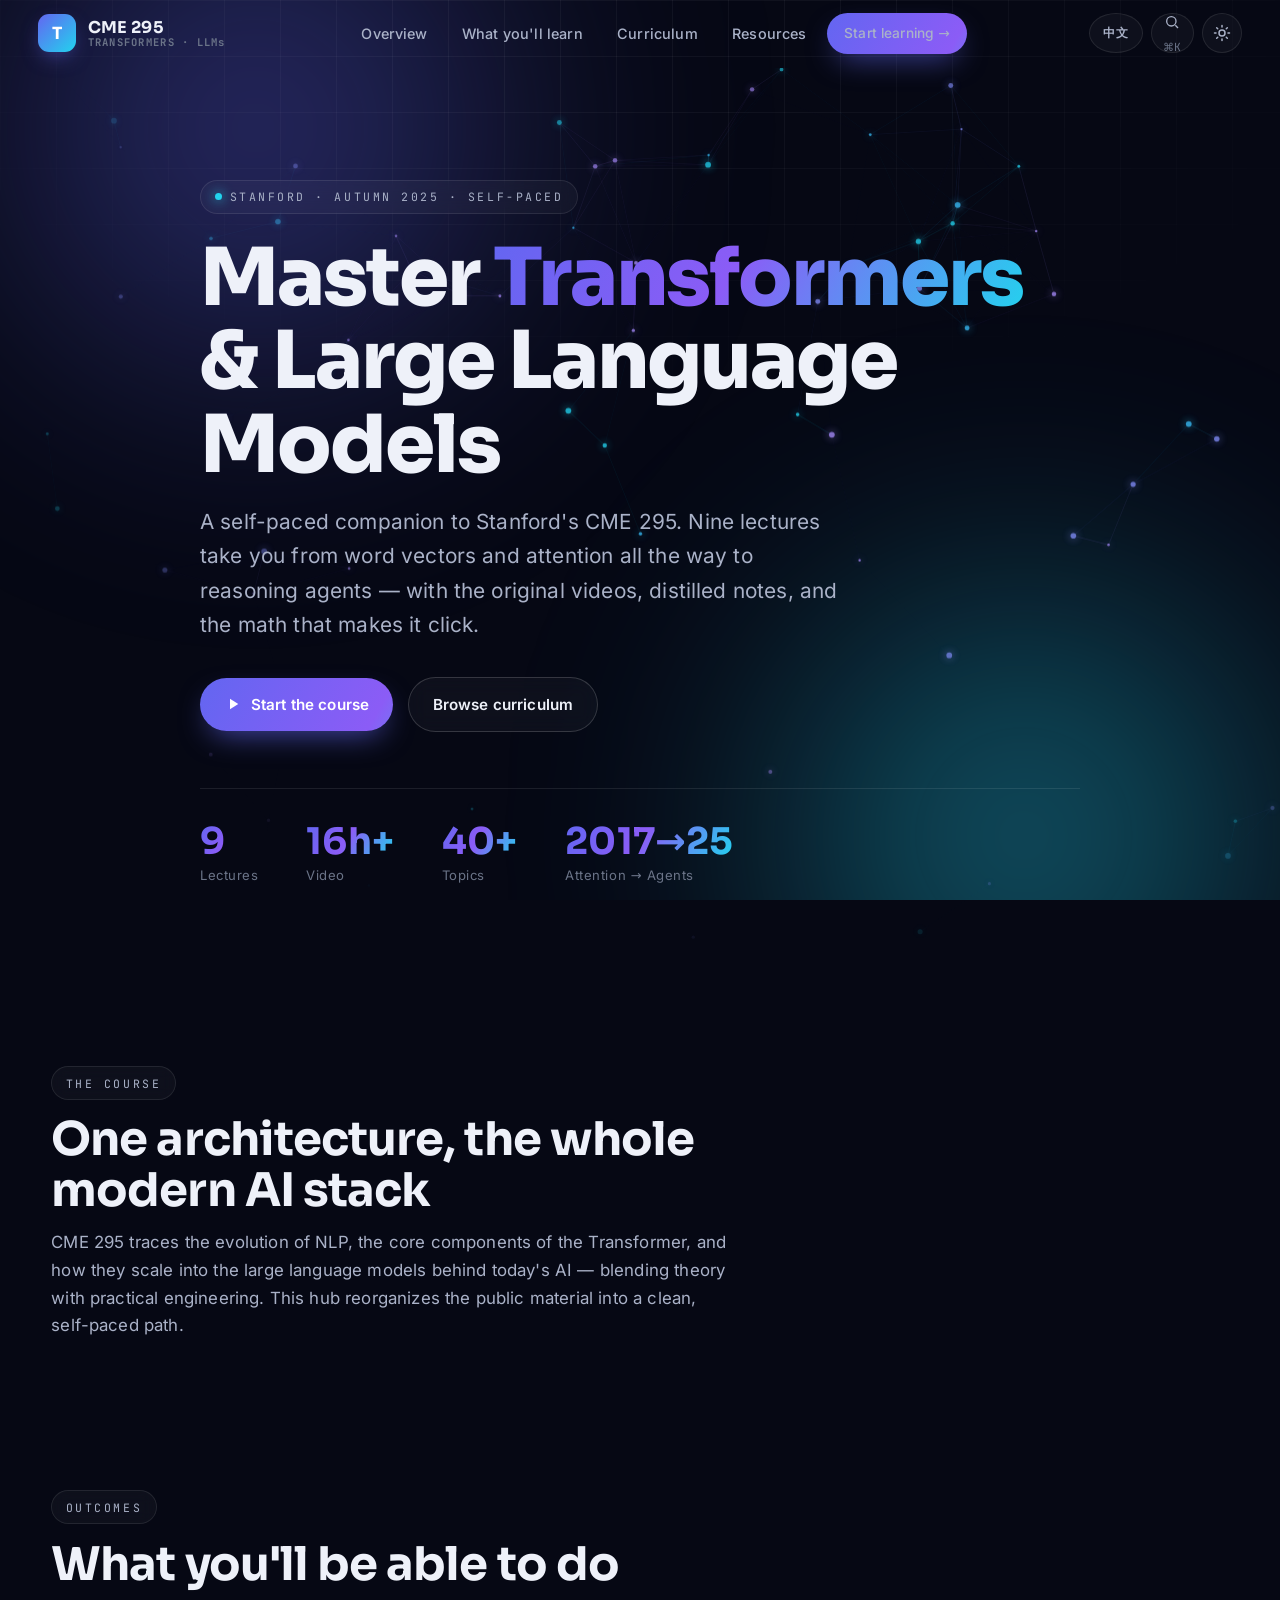
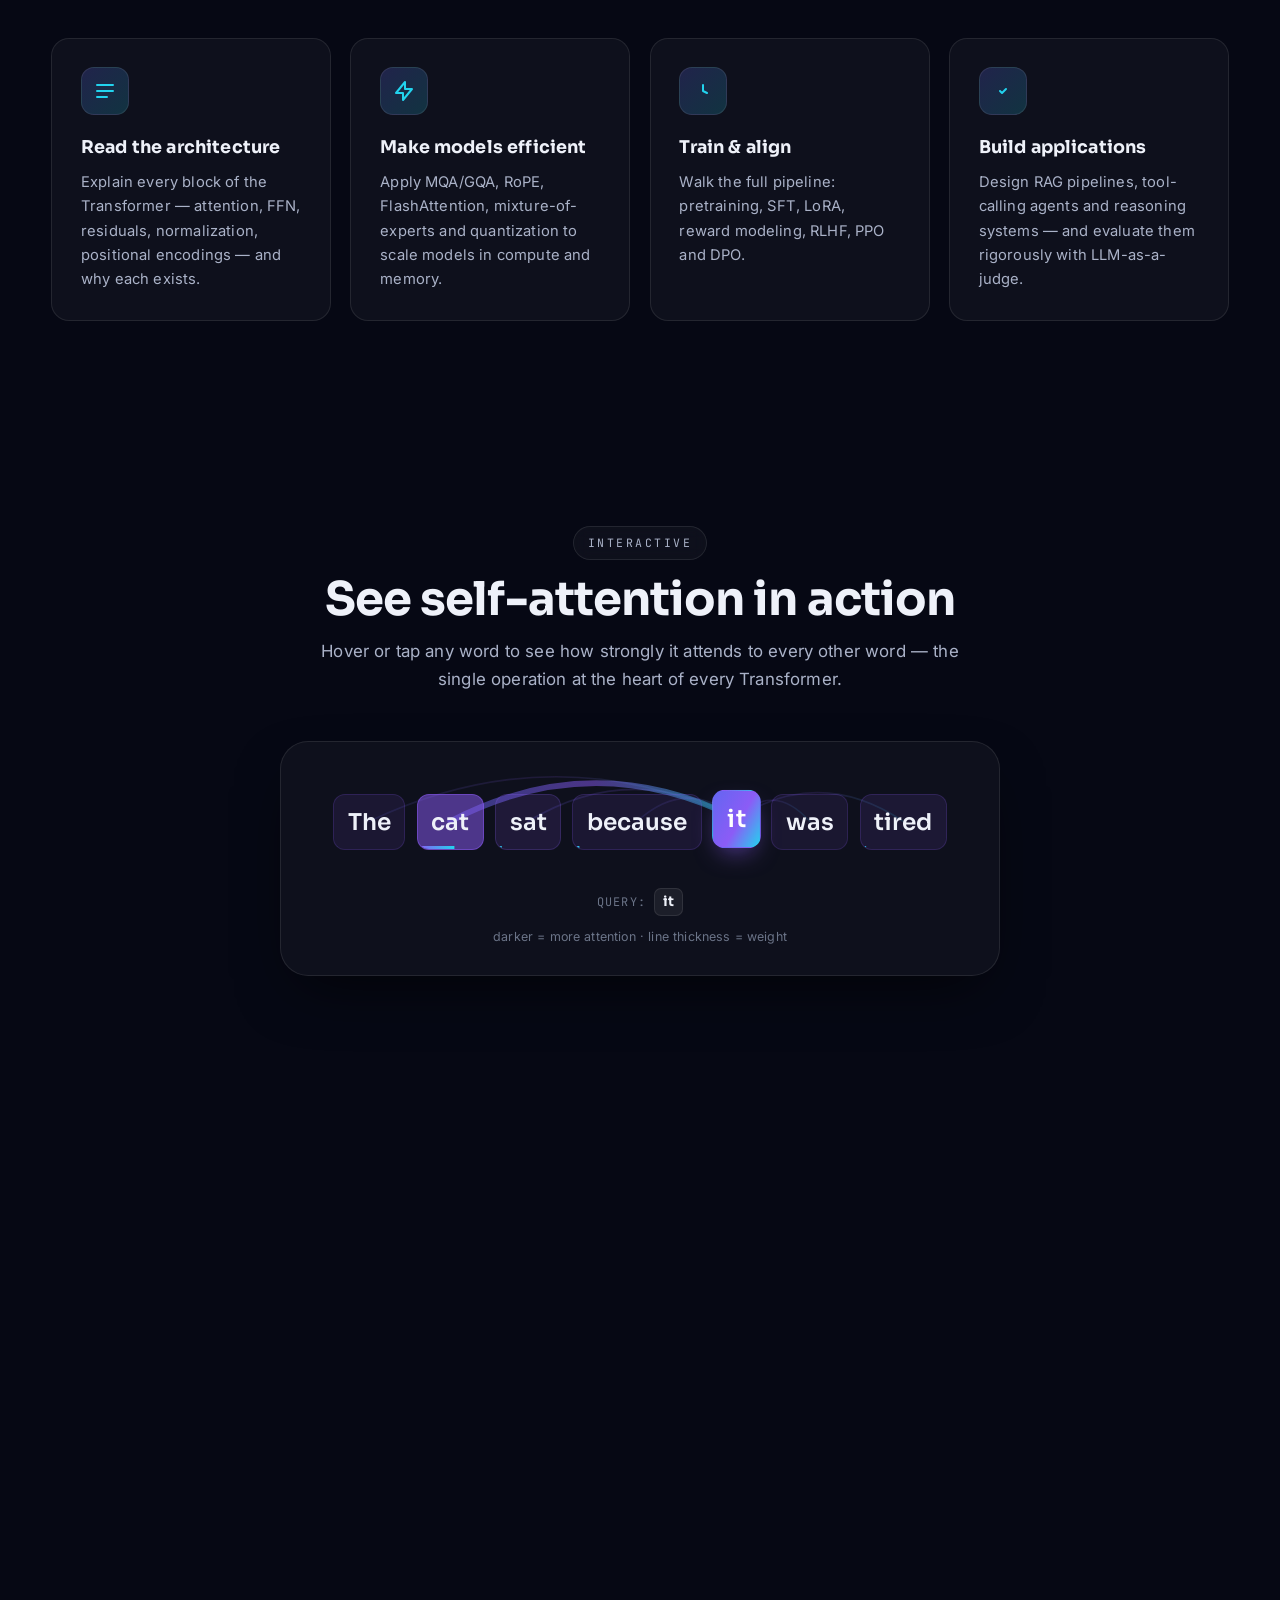
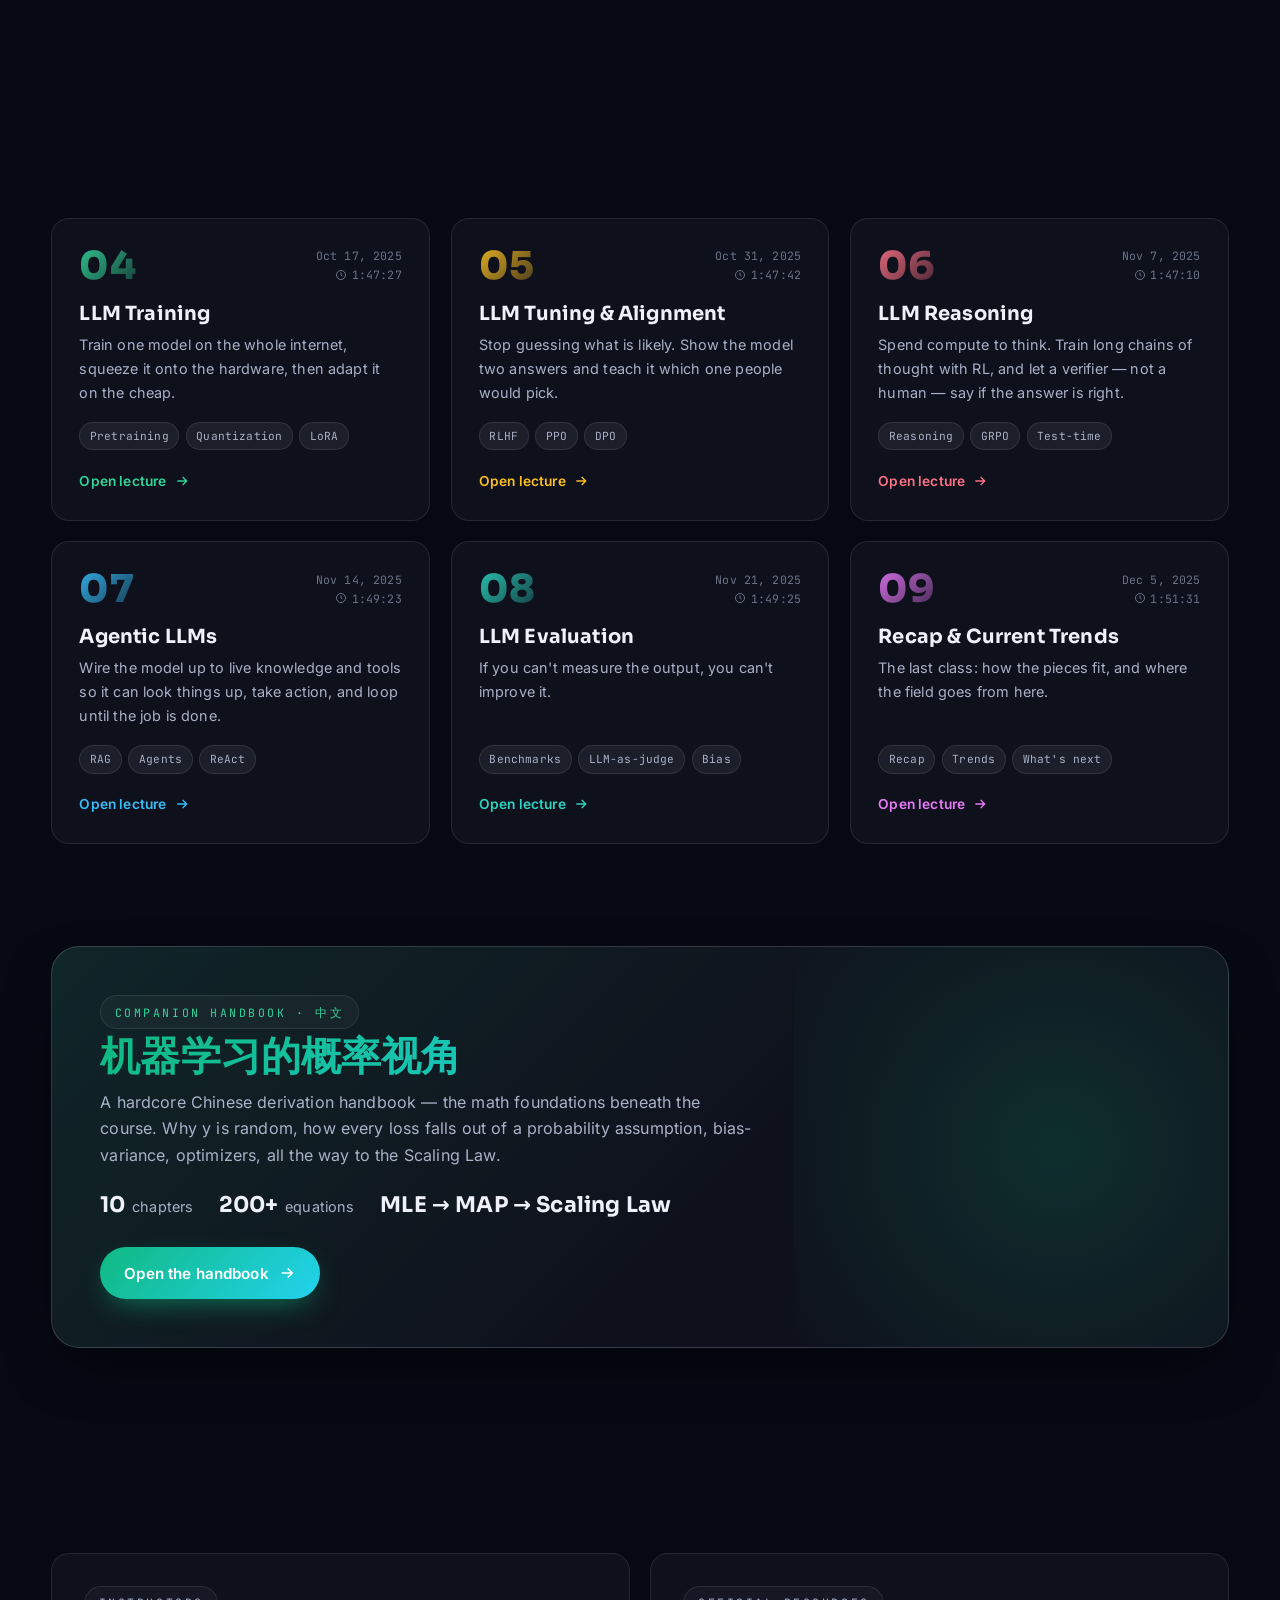
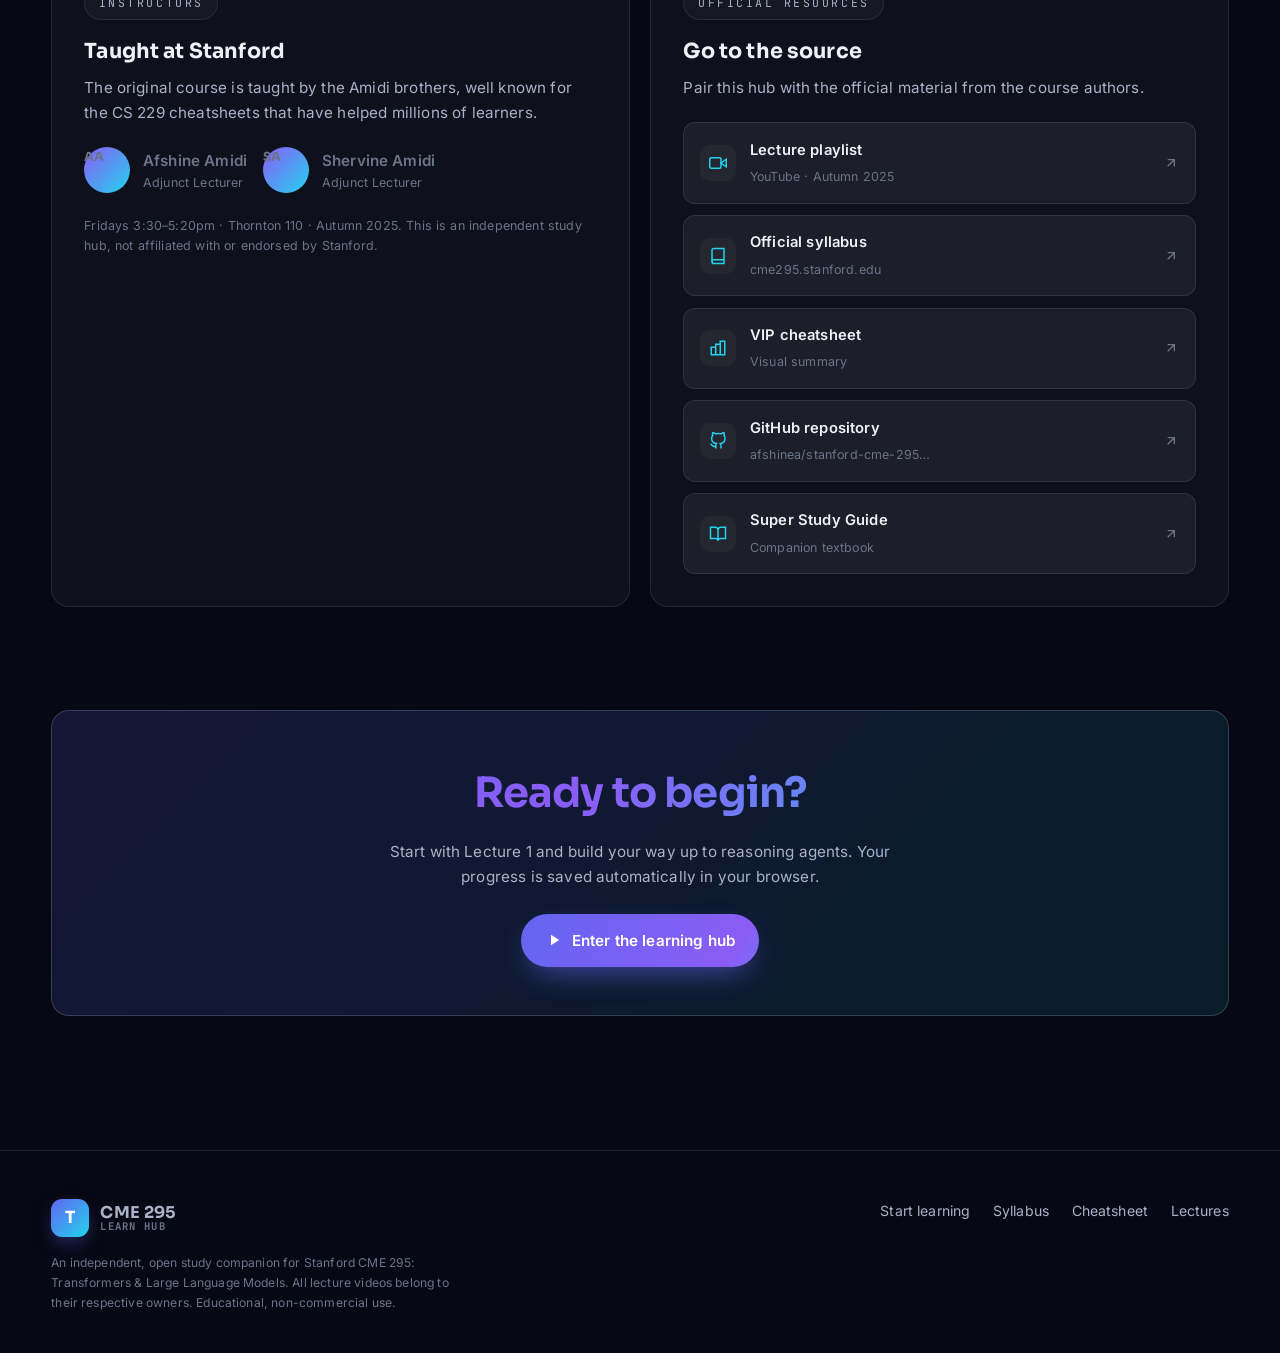
==== commit c5d2d742: "Add standalone ML probability handbook (Chinese) + landing entry A companion study page at handbook." ====
--- a/index.html
+++ b/index.html
@@ -150,6 +150,32 @@
     </div>
   </section>
 
+  <!-- ============ COMPANION HANDBOOK ============ -->
+  <section class="section" id="companion" style="padding-top:0;">
+    <div class="container">
+      <a class="companion reveal" href="handbook.html">
+        <div class="companion-glow"></div>
+        <div class="companion-main">
+          <span class="eyebrow" style="color:#34d399;" data-en="COMPANION HANDBOOK · 中文" data-zh="配套手册 · 中文">COMPANION HANDBOOK · 中文</span>
+          <h2>机器学习的概率视角</h2>
+          <p data-en="A hardcore Chinese derivation handbook — the math foundations beneath the course. Why y is random, how every loss falls out of a probability assumption, bias-variance, optimizers, all the way to the Scaling Law."
+             data-zh="一本硬核中文推导手册 —— 这门课底下的数学地基。为什么 y 是随机的、每个损失函数如何从一个概率假设里掉出来、偏差-方差、优化器,一路推到 Scaling Law。">
+            一本硬核中文推导手册 —— 这门课底下的数学地基。为什么 y 是随机的、每个损失函数如何从一个概率假设里掉出来、偏差-方差、优化器,一路推到 Scaling Law。
+          </p>
+          <div class="companion-stats">
+            <span><b>10</b> <span data-en="chapters" data-zh="章">章</span></span>
+            <span><b>200+</b> <span data-en="equations" data-zh="公式">公式</span></span>
+            <span><b>MLE → MAP → Scaling Law</b></span>
+          </div>
+          <span class="btn btn-primary companion-btn">
+            <span data-en="Open the handbook" data-zh="打开手册">打开手册</span>
+            <svg viewBox="0 0 24 24" width="16" height="16" fill="none" stroke="currentColor" stroke-width="2"><path d="M5 12h14M13 6l6 6-6 6"/></svg>
+          </span>
+        </div>
+      </a>
+    </div>
+  </section>
+
   <!-- ============ INSTRUCTORS + RESOURCES ============ -->
   <section class="section" id="resources">
     <div class="container">
--- a/css/main.css
+++ b/css/main.css
@@ -340,6 +340,17 @@
 .outcome .ico svg { width: 24px; height: 24px; stroke: var(--grad-3); }
 .outcome h3 { font-family: var(--font-display); font-size: 1.1rem; margin-bottom: 0.5rem; }
 .outcome p { font-size: 0.92rem; color: var(--text-dim); }
+
+/* ---------- Companion handbook band ---------- */
+.companion { position: relative; display: block; overflow: hidden; border-radius: var(--radius-lg); border: 1px solid var(--border-strong); background: linear-gradient(135deg, color-mix(in srgb, #10b981 13%, var(--surface)), var(--surface) 60%); padding: clamp(1.6rem, 4vw, 3rem); box-shadow: var(--shadow); transition: transform 0.3s var(--ease), border-color 0.3s; }
+.companion:hover { transform: translateY(-3px); border-color: color-mix(in srgb, #10b981 55%, var(--border-strong)); }
+.companion-glow { position: absolute; right: -8%; top: -50%; width: 45%; height: 200%; background: radial-gradient(circle, rgba(16, 185, 129, 0.18), transparent 70%); pointer-events: none; }
+.companion-main { position: relative; max-width: 760px; }
+.companion h2 { font-size: clamp(1.6rem, 4vw, 2.5rem); margin: 0.3rem 0 0.7rem; line-height: 1.1; background: linear-gradient(120deg, #10b981, #22d3ee); -webkit-background-clip: text; background-clip: text; color: transparent; }
+.companion p { color: var(--text-dim); margin-bottom: 1.2rem; max-width: 660px; }
+.companion-stats { display: flex; flex-wrap: wrap; gap: 1.6rem; margin-bottom: 1.5rem; font-size: 0.9rem; color: var(--text-dim); align-items: baseline; }
+.companion-stats b { font-family: var(--font-display); font-size: 1.35rem; color: var(--text); margin-right: 0.15rem; }
+.companion-btn { background: linear-gradient(135deg, #10b981, #22d3ee) !important; box-shadow: 0 10px 30px -10px rgba(16, 185, 129, 0.7) !important; }
 
 /* ---------- Interactive attention demo ---------- */
 .attn {
@@ -715,11 +726,34 @@
   border-radius: var(--radius);
   overflow: hidden;
   border: 1px solid var(--border-strong);
-  background: #000;
+  background: #05070f;
   box-shadow: var(--shadow);
-  margin: 1.8rem 0 2.4rem;
+  margin: 1.8rem 0 0.9rem;
 }
 .video-frame iframe { width: 100%; height: 100%; border: 0; }
+/* Lite-YouTube facade */
+.yt-facade { display: block; width: 100%; height: 100%; padding: 0; cursor: pointer; position: relative; }
+.yt-thumb { width: 100%; height: 100%; object-fit: cover; opacity: 0.78; transition: opacity 0.3s var(--ease), transform 0.6s var(--ease); }
+.yt-scrim { position: absolute; inset: 0; background: radial-gradient(circle at 50% 50%, transparent, rgba(5,7,15,0.45)); }
+.yt-play {
+  position: absolute; top: 50%; left: 50%; transform: translate(-50%, -50%);
+  width: 74px; height: 74px; border-radius: 50%;
+  display: grid; place-items: center;
+  background: linear-gradient(135deg, var(--grad-1), var(--grad-2) 55%, var(--grad-3));
+  box-shadow: 0 12px 40px -8px rgba(99, 102, 241, 0.8);
+  transition: transform 0.25s var(--ease);
+}
+.yt-play svg { width: 30px; height: 30px; color: #fff; margin-left: 3px; }
+.yt-facade:hover .yt-thumb { opacity: 1; transform: scale(1.03); }
+.yt-facade:hover .yt-play { transform: translate(-50%, -50%) scale(1.1); }
+.yt-link {
+  display: inline-flex; align-items: center; gap: 0.4rem;
+  font-size: 0.85rem; color: var(--text-faint);
+  margin-bottom: 2.2rem;
+  transition: color 0.2s;
+}
+.yt-link:hover { color: var(--accent, var(--grad-3)); }
+.yt-link svg { width: 14px; height: 14px; }
 
 .overview-box {
   padding: 1.5rem 1.6rem;
@@ -773,13 +807,28 @@
   font-size: 0.95rem;
 }
 .topic-body blockquote strong { color: var(--accent, var(--grad-3)); }
-/* MathJax display blocks */
-.topic-body mjx-container[display="true"] {
+/* Tables & inline code inside body content (used heavily by the handbook) */
+.topic-body table { width: 100%; border-collapse: collapse; margin: 1.1rem 0 1.5rem; font-size: 0.88rem; display: block; overflow-x: auto; }
+.topic-body th, .topic-body td { border: 1px solid var(--border); padding: 0.5rem 0.75rem; text-align: left; vertical-align: top; }
+.topic-body thead th { background: var(--surface-2); color: var(--text); font-family: var(--font-display); font-weight: 600; white-space: nowrap; }
+.topic-body tbody tr:nth-child(even) { background: color-mix(in srgb, var(--surface-2) 45%, transparent); }
+.topic-body code { font-family: var(--font-mono); font-size: 0.85em; background: var(--surface-2); border: 1px solid var(--border); padding: 0.08em 0.4em; border-radius: 6px; }
+.topic-body blockquote code { background: transparent; border: none; padding: 0; }
+
+/* MathJax: the global `svg { display:block }` reset breaks inline math by
+   forcing each formula onto its own line — restore inline flow here. */
+mjx-container svg { display: inline-block; max-width: none; }
+mjx-container { line-height: 0; }
+.topic-body mjx-container[display="true"],
+.overview-box mjx-container[display="true"] {
+  display: block;
+  text-align: center;
   overflow-x: auto; overflow-y: hidden;
-  padding: 0.9rem 0.4rem; margin: 0.3rem 0 1.2rem;
+  padding: 0.9rem 0.4rem; margin: 0.4rem 0 1.2rem;
   background: var(--surface);
   border: 1px solid var(--border);
   border-radius: var(--radius-sm);
+  line-height: normal;
 }
 
 /* Takeaways */
